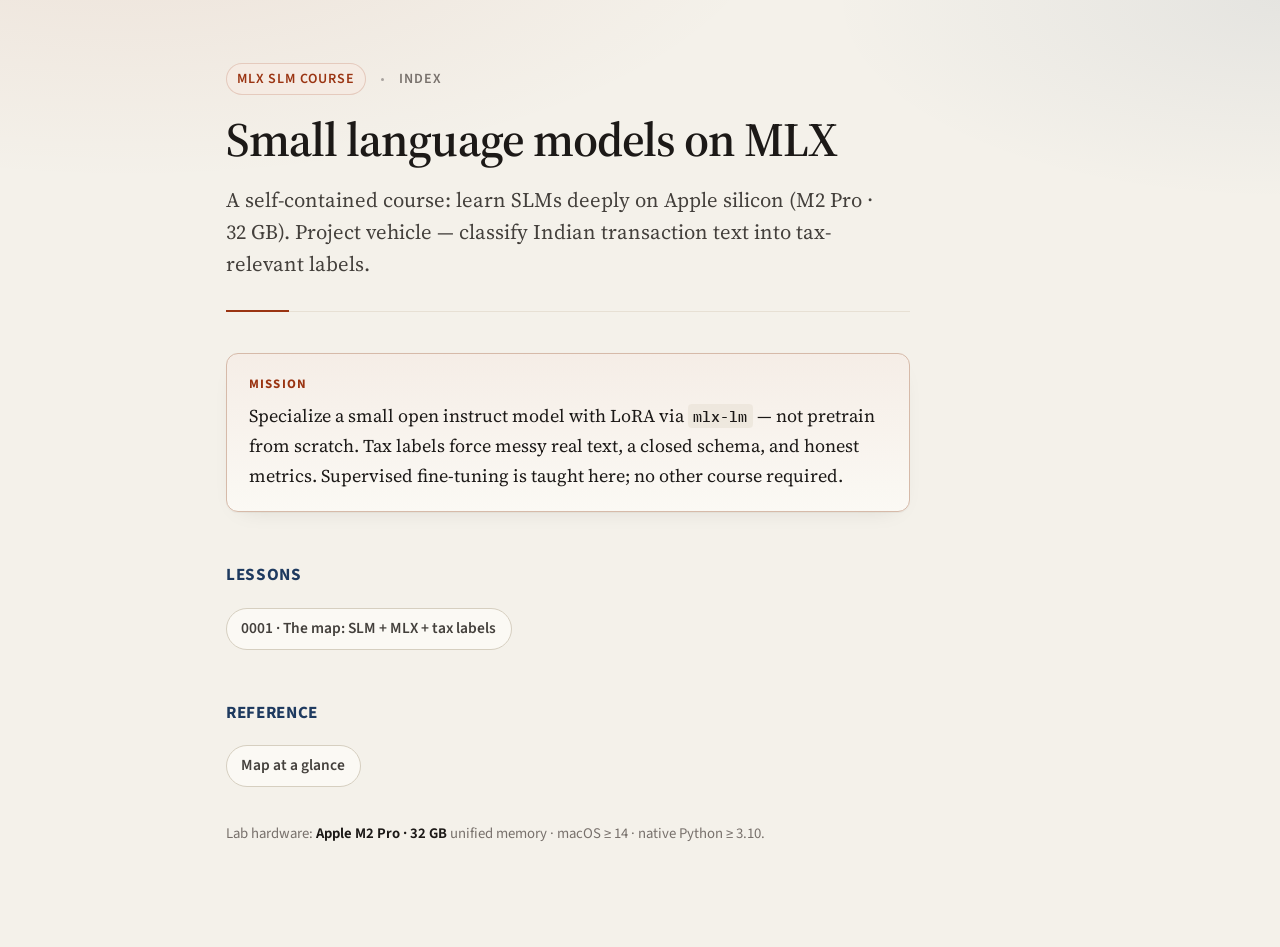
==== index.html @ 742c5de8 "Initial course: independent MLX SLM path on M2 Pro 32GB - Mission, resources, lesson 0001 (map), ref" ====
<!DOCTYPE html>
<html lang="en">
<head>
  <meta charset="utf-8" />
  <meta name="viewport" content="width=device-width, initial-scale=1" />
  <meta name="color-scheme" content="light dark" />
  <title>MLX SLM Course</title>
  <link rel="stylesheet" href="assets/lesson.css" />
</head>
<body>
  <div class="page">
    <div class="page-inner">
      <header class="course-header">
        <div class="meta-row"><span class="badge">MLX SLM Course</span><span class="dot"></span><span>Index</span></div>
        <h1>Small language models on MLX</h1>
        <p class="lede">
          A self-contained course: learn SLMs deeply on Apple silicon (M2 Pro · 32&nbsp;GB).
          Project vehicle — classify Indian transaction text into tax-relevant labels.
        </p>
      </header>

      <div class="win">
        <div class="label">Mission</div>
        <p>
          Specialize a small open instruct model with LoRA via <code>mlx-lm</code> — not pretrain from scratch.
          Tax labels force messy real text, a closed schema, and honest metrics.
          Supervised fine-tuning is taught here; no other course required.
        </p>
      </div>

      <h2>Lessons</h2>
      <div class="nav-links">
        <a href="lessons/0001-the-map-slm-mlx-tax-labels.html">0001 · The map: SLM + MLX + tax labels</a>
      </div>

      <h2>Reference</h2>
      <div class="nav-links">
        <a href="reference/mlx-slm-map.html">Map at a glance</a>
      </div>

      <p class="cite" style="margin-top:2rem">
        Lab hardware: <strong>Apple M2 Pro · 32&nbsp;GB</strong> unified memory · macOS ≥ 14 · native Python ≥ 3.10.
      </p>
    </div>
  </div>
</body>
</html>
---- assets/lesson.css ----
/* SFT Course — shared editorial system
   Surface: Decide / Learn (teaching notes)
   Hierarchy via type & rhythm, not decoration */

@import url("https://fonts.googleapis.com/css2?family=IBM+Plex+Mono:wght@400;500&family=Source+Sans+3:ital,wght@0,400;0,500;0,600;0,700;1,400&family=Source+Serif+4:ital,opsz,wght@0,8..60,400;0,8..60,500;0,8..60,600;0,8..60,700;1,8..60,400;1,8..60,500&display=swap");

:root {
  --bg: #f4f1ea;
  --bg-elevated: #fbf9f4;
  --ink: #1c1917;
  --ink-soft: #44403c;
  --muted: #78716c;
  --faint: #a8a29e;
  --rule: #e7e0d4;
  --rule-strong: #d6cfc0;
  --accent: #9a3412;          /* burnt umber — deliberate, not indigo */
  --accent-2: #1e3a5f;        /* ink blue for secondary structure */
  --accent-soft: #f5ebe3;
  --accent-ring: color-mix(in srgb, var(--accent) 22%, transparent);
  --good: #166534;
  --good-bg: #ecf8ef;
  --good-border: #b7e0c2;
  --bad: #991b1b;
  --bad-bg: #fef2f2;
  --bad-border: #f0c4c4;
  --code-bg: #1c1917;
  --code-ink: #f5f5f4;
  --code-muted: #a8a29e;
  --shadow-sm: 0 1px 0 rgba(28, 25, 23, 0.04), 0 8px 24px -16px rgba(28, 25, 23, 0.18);
  --radius: 12px;
  --radius-sm: 8px;
  --measure: 38rem;
  --page-pad: clamp(1.25rem, 4vw, 2.5rem);
  --serif: "Source Serif 4", "Iowan Old Style", Palatino, Georgia, serif;
  --sans: "Source Sans 3", "Segoe UI", system-ui, sans-serif;
  --mono: "IBM Plex Mono", ui-monospace, Menlo, Consolas, monospace;
}

@media (prefers-color-scheme: dark) {
  :root {
    --bg: #141210;
    --bg-elevated: #1c1917;
    --ink: #f5f5f4;
    --ink-soft: #d6d3d1;
    --muted: #a8a29e;
    --faint: #78716c;
    --rule: #2a2622;
    --rule-strong: #3f3a34;
    --accent: #fb923c;
    --accent-2: #93c5fd;
    --accent-soft: #2a1c12;
    --accent-ring: color-mix(in srgb, var(--accent) 28%, transparent);
    --good: #86efac;
    --good-bg: #14261a;
    --good-border: #245c38;
    --bad: #fca5a5;
    --bad-bg: #2a1414;
    --bad-border: #7f1d1d;
    --code-bg: #0c0a09;
    --code-ink: #e7e5e4;
    --code-muted: #a8a29e;
    --shadow-sm: 0 1px 0 rgba(0, 0, 0, 0.35), 0 12px 32px -18px rgba(0, 0, 0, 0.65);
  }
}

*,
*::before,
*::after { box-sizing: border-box; }

html {
  font-size: 18px;
  -webkit-text-size-adjust: 100%;
  scroll-behavior: smooth;
}

body {
  margin: 0;
  min-height: 100vh;
  color: var(--ink);
  background:
    radial-gradient(1200px 500px at 10% -10%, color-mix(in srgb, var(--accent) 8%, transparent), transparent 55%),
    radial-gradient(900px 400px at 100% 0%, color-mix(in srgb, var(--accent-2) 7%, transparent), transparent 50%),
    var(--bg);
  font-family: var(--serif);
  font-optical-sizing: auto;
  line-height: 1.65;
  text-rendering: optimizeLegibility;
  -webkit-font-smoothing: antialiased;
}

/* —— Layout —— */
.page {
  width: min(100% - 2 * var(--page-pad), calc(var(--measure) + 8rem));
  margin: 0 auto;
  padding: clamp(2rem, 5vw, 3.5rem) 0 clamp(4rem, 8vw, 6rem);
}

.page-inner {
  max-width: var(--measure);
}

/* wide pages (reference) can opt in */
.page.wide .page-inner {
  max-width: 48rem;
}

/* —— Header —— */
.course-header {
  position: relative;
  margin-bottom: 2.25rem;
  padding-bottom: 1.75rem;
  border-bottom: 1px solid var(--rule);
}

.course-header::after {
  content: "";
  position: absolute;
  left: 0;
  bottom: -1px;
  width: 3.5rem;
  height: 2px;
  background: var(--accent);
}

.meta-row {
  display: flex;
  flex-wrap: wrap;
  align-items: center;
  gap: 0.5rem 0.85rem;
  margin: 0 0 1rem;
  font-family: var(--sans);
  font-size: 0.78rem;
  font-weight: 600;
  letter-spacing: 0.06em;
  text-transform: uppercase;
  color: var(--muted);
}

.meta-row .dot {
  width: 3px;
  height: 3px;
  border-radius: 50%;
  background: var(--faint);
}

.badge {
  display: inline-flex;
  align-items: center;
  gap: 0.35rem;
  padding: 0.2rem 0.55rem;
  border-radius: 999px;
  background: var(--accent-soft);
  color: var(--accent);
  border: 1px solid color-mix(in srgb, var(--accent) 18%, transparent);
}

.eyebrow {
  margin: 0;
  font-family: var(--sans);
  font-size: 0.78rem;
  font-weight: 600;
  letter-spacing: 0.08em;
  text-transform: uppercase;
  color: var(--muted);
}

h1 {
  margin: 0 0 0.85rem;
  font-family: var(--serif);
  font-weight: 600;
  font-size: clamp(2rem, 4.5vw, 2.65rem);
  line-height: 1.15;
  letter-spacing: -0.02em;
  color: var(--ink);
  text-wrap: pretty;
}

.lede {
  margin: 0;
  max-width: 36rem;
  font-family: var(--serif);
  font-size: 1.15rem;
  font-weight: 400;
  line-height: 1.55;
  color: var(--ink-soft);
  text-wrap: pretty;
}

/* —— Type —— */
h2 {
  margin: 2.75rem 0 0.85rem;
  font-family: var(--sans);
  font-size: 0.95rem;
  font-weight: 700;
  letter-spacing: 0.04em;
  text-transform: uppercase;
  color: var(--accent-2);
}

h2 .num {
  display: inline-block;
  margin-right: 0.45rem;
  color: var(--accent);
  font-variant-numeric: tabular-nums;
}

h3 {
  margin: 1.75rem 0 0.5rem;
  font-family: var(--sans);
  font-size: 1.05rem;
  font-weight: 650;
  letter-spacing: -0.01em;
  color: var(--ink);
}

p {
  margin: 0.8rem 0;
  text-wrap: pretty;
}

p + p { margin-top: 0.7rem; }

ul, ol {
  margin: 0.75rem 0 1rem;
  padding-left: 1.2rem;
}

li { margin: 0.4rem 0; }
li::marker { color: var(--faint); }

strong { font-weight: 650; color: var(--ink); }

a {
  color: var(--accent);
  text-decoration-thickness: 1px;
  text-underline-offset: 0.18em;
  text-decoration-color: color-mix(in srgb, var(--accent) 45%, transparent);
  transition: text-decoration-color 0.15s ease, color 0.15s ease;
}

a:hover {
  color: var(--ink);
  text-decoration-color: var(--accent);
}

a:focus-visible {
  outline: 2px solid var(--accent);
  outline-offset: 3px;
  border-radius: 2px;
}

/* —— Callouts (no left-rail accent strip) —— */
.win,
.callout,
.card {
  margin: 1.4rem 0;
  padding: 1.1rem 1.2rem 1.15rem;
  background: var(--bg-elevated);
  border: 1px solid var(--rule);
  border-radius: var(--radius);
  box-shadow: var(--shadow-sm);
}

.win {
  display: grid;
  gap: 0.35rem;
  background:
    linear-gradient(180deg, color-mix(in srgb, var(--accent) 6%, var(--bg-elevated)), var(--bg-elevated));
  border-color: color-mix(in srgb, var(--accent) 22%, var(--rule));
}

.win .label,
.callout .label {
  font-family: var(--sans);
  font-size: 0.72rem;
  font-weight: 700;
  letter-spacing: 0.1em;
  text-transform: uppercase;
  color: var(--accent);
}

.win p,
.callout p,
.card p { margin: 0; }

.callout.accent {
  background: color-mix(in srgb, var(--accent-soft) 70%, var(--bg-elevated));
  border-color: color-mix(in srgb, var(--accent) 20%, var(--rule));
}

.callout.warn {
  background: color-mix(in srgb, #fef3c7 55%, var(--bg-elevated));
  border-color: color-mix(in srgb, #d97706 25%, var(--rule));
}

.callout.good {
  background: var(--good-bg);
  border-color: var(--good-border);
}

.callout.warn .label { color: #b45309; }
.callout.good .label { color: var(--good); }

@media (prefers-color-scheme: dark) {
  .callout.warn {
    background: #241c10;
    border-color: #5c4518;
  }
  .callout.warn .label { color: #fbbf24; }
}

/* legacy class aliases used in pages */
.card.accent { composes: none; }
.card.accent,
.card.warn,
.card.good {
  /* keep working if pages still use .card.* */
}

.card.accent {
  background: color-mix(in srgb, var(--accent-soft) 70%, var(--bg-elevated));
  border-color: color-mix(in srgb, var(--accent) 20%, var(--rule));
}
.card.warn {
  background: color-mix(in srgb, #fef3c7 55%, var(--bg-elevated));
  border-color: color-mix(in srgb, #d97706 25%, var(--rule));
}
.card.good {
  background: var(--good-bg);
  border-color: var(--good-border);
}

/* —— Pipeline (timeline, not equal tiles) —— */
.pipeline {
  --rail: 1.5rem;
  position: relative;
  margin: 1.35rem 0 1.5rem;
  padding: 0;
  list-style: none;
  font-family: var(--sans);
}

.pipeline::before {
  content: "";
  position: absolute;
  left: calc(var(--rail) / 2 - 1px);
  top: 0.6rem;
  bottom: 0.6rem;
  width: 2px;
  background: linear-gradient(180deg, var(--rule-strong), var(--rule));
  border-radius: 2px;
}

.pipeline .step {
  position: relative;
  display: grid;
  grid-template-columns: var(--rail) 1fr;
  gap: 0.85rem;
  padding: 0.55rem 0 0.9rem;
  background: transparent;
  border: 0;
  box-shadow: none;
}

.pipeline .step .n {
  position: relative;
  z-index: 1;
  width: var(--rail);
  height: var(--rail);
  display: grid;
  place-items: center;
  border-radius: 999px;
  font-size: 0.72rem;
  font-weight: 700;
  color: var(--muted);
  background: var(--bg);
  border: 1.5px solid var(--rule-strong);
  font-variant-numeric: tabular-nums;
}

.pipeline .step.highlight .n {
  color: #fff;
  background: var(--accent);
  border-color: var(--accent);
  box-shadow: 0 0 0 4px var(--accent-ring);
}

.pipeline .body {
  min-width: 0;
  padding: 0.15rem 0 0.15rem 0.15rem;
}

.pipeline .label {
  font-weight: 700;
  font-size: 0.98rem;
  letter-spacing: -0.01em;
  color: var(--ink);
}

.pipeline .step.highlight .label { color: var(--accent); }

.pipeline .hint {
  margin-top: 0.2rem;
  font-size: 0.9rem;
  line-height: 1.45;
  color: var(--muted);
}

.pipeline .step.highlight .body {
  padding: 0.7rem 0.85rem;
  background: var(--bg-elevated);
  border: 1px solid color-mix(in srgb, var(--accent) 25%, var(--rule));
  border-radius: var(--radius-sm);
  box-shadow: var(--shadow-sm);
}

/* —— Code —— */
code, .mono {
  font-family: var(--mono);
  font-size: 0.86em;
  font-weight: 500;
  background: color-mix(in srgb, var(--rule) 55%, transparent);
  padding: 0.12em 0.38em;
  border-radius: 4px;
}

pre {
  position: relative;
  margin: 1.1rem 0 1.3rem;
  padding: 1.05rem 1.15rem;
  overflow-x: auto;
  border-radius: var(--radius);
  background: var(--code-bg);
  color: var(--code-ink);
  box-shadow: var(--shadow-sm);
  font-family: var(--mono);
  font-size: 0.8rem;
  line-height: 1.55;
  -webkit-overflow-scrolling: touch;
}

pre code {
  background: transparent;
  color: inherit;
  padding: 0;
  font-weight: 400;
  font-size: inherit;
}

/* —— Tables —— */
.table-wrap {
  margin: 1.15rem 0 1.4rem;
  overflow-x: auto;
  border: 1px solid var(--rule);
  border-radius: var(--radius);
  background: var(--bg-elevated);
  box-shadow: var(--shadow-sm);
}

table {
  width: 100%;
  border-collapse: collapse;
  font-family: var(--sans);
  font-size: 0.9rem;
  margin: 0;
}

th, td {
  text-align: left;
  padding: 0.75rem 0.95rem;
  border-bottom: 1px solid var(--rule);
  vertical-align: top;
}

tr:last-child td { border-bottom: 0; }

th {
  font-size: 0.72rem;
  font-weight: 700;
  letter-spacing: 0.06em;
  text-transform: uppercase;
  color: var(--muted);
  background: color-mix(in srgb, var(--rule) 35%, transparent);
}

td { color: var(--ink-soft); }
td strong { color: var(--ink); }

/* —— Compare panels —— */
.grid-2 {
  display: grid;
  gap: 0.85rem;
  margin: 1.15rem 0;
}

@media (min-width: 640px) {
  .grid-2 { grid-template-columns: 1fr 1fr; }
}

.panel {
  padding: 1rem 1.05rem 1.1rem;
  border-radius: var(--radius);
  border: 1px solid var(--rule);
  background: var(--bg-elevated);
}

.panel h3 {
  margin: 0 0 0.55rem;
  font-size: 0.78rem;
  font-weight: 700;
  letter-spacing: 0.08em;
  text-transform: uppercase;
}

.panel.yes {
  border-color: var(--good-border);
  background: var(--good-bg);
}
.panel.yes h3 { color: var(--good); }

.panel.no {
  border-color: color-mix(in srgb, #d97706 30%, var(--rule));
  background: color-mix(in srgb, #fef3c7 45%, var(--bg-elevated));
}
.panel.no h3 { color: #b45309; }

@media (prefers-color-scheme: dark) {
  .panel.no {
    background: #241c10;
    border-color: #5c4518;
  }
  .panel.no h3 { color: #fbbf24; }
}

.panel ul { margin: 0; padding-left: 1.05rem; }
.panel li { margin: 0.35rem 0; font-size: 0.92rem; color: var(--ink-soft); }

/* —— Glossary / terms —— */
.term {
  margin: 1rem 0;
  padding-bottom: 0.9rem;
  border-bottom: 1px dashed var(--rule);
}
.term:last-child { border-bottom: 0; }

.term dt {
  font-family: var(--sans);
  font-weight: 700;
  font-size: 1rem;
  letter-spacing: -0.01em;
  color: var(--ink);
}

.term dd {
  margin: 0.25rem 0 0;
  color: var(--ink-soft);
}

.avoid {
  margin-top: 0.3rem;
  font-family: var(--sans);
  font-size: 0.8rem;
  color: var(--muted);
}

/* —— Citations —— */
.cite {
  margin: 0.55rem 0 0;
  font-family: var(--sans);
  font-size: 0.82rem;
  line-height: 1.45;
  color: var(--muted);
}

/* —— Quiz —— */
.quiz {
  margin: 1.35rem 0 1.6rem;
  padding: 1.15rem 1.15rem 1.2rem;
  border-radius: var(--radius);
  border: 1px solid var(--rule);
  background: var(--bg-elevated);
  box-shadow: var(--shadow-sm);
}

.quiz-q {
  margin: 0 0 0.85rem;
  font-family: var(--sans);
  font-weight: 650;
  font-size: 1rem;
  letter-spacing: -0.01em;
  line-height: 1.4;
  color: var(--ink);
}

.quiz-options {
  display: grid;
  gap: 0.5rem;
}

.quiz-options button {
  appearance: none;
  width: 100%;
  min-height: 48px;
  padding: 0.75rem 0.95rem;
  text-align: left;
  font-family: var(--sans);
  font-size: 0.94rem;
  line-height: 1.4;
  color: var(--ink);
  background: var(--bg);
  border: 1px solid var(--rule-strong);
  border-radius: var(--radius-sm);
  cursor: pointer;
  transition: background 0.12s ease, border-color 0.12s ease, transform 0.08s ease;
}

.quiz-options button:hover:not(:disabled) {
  border-color: color-mix(in srgb, var(--accent) 45%, var(--rule-strong));
  background: color-mix(in srgb, var(--accent-soft) 55%, var(--bg));
}

.quiz-options button:active:not(:disabled) {
  transform: translateY(1px);
}

.quiz-options button:focus-visible {
  outline: 2px solid var(--accent);
  outline-offset: 2px;
}

.quiz-options button:disabled { cursor: default; }

.quiz-options button.correct {
  background: var(--good-bg);
  border-color: var(--good);
  color: var(--good);
  font-weight: 600;
}

.quiz-options button.wrong {
  background: var(--bad-bg);
  border-color: var(--bad);
  color: var(--bad);
}

.quiz-feedback {
  margin-top: 0.85rem;
  font-family: var(--sans);
  font-size: 0.9rem;
  line-height: 1.45;
  min-height: 1.3em;
}

.quiz-feedback.ok { color: var(--good); }
.quiz-feedback.no { color: var(--bad); }

/* —— Footer / nav —— */
.course-footer {
  margin-top: 3.25rem;
  padding-top: 1.35rem;
  border-top: 1px solid var(--rule);
  font-family: var(--sans);
  font-size: 0.85rem;
  color: var(--muted);
}

.nav-links {
  display: flex;
  flex-wrap: wrap;
  gap: 0.55rem 0.65rem;
  margin: 1rem 0 0.5rem;
}

.nav-links a {
  display: inline-flex;
  align-items: center;
  min-height: 40px;
  padding: 0.4rem 0.8rem;
  border-radius: 999px;
  border: 1px solid var(--rule-strong);
  background: var(--bg-elevated);
  color: var(--ink-soft);
  text-decoration: none;
  font-family: var(--sans);
  font-size: 0.86rem;
  font-weight: 600;
  transition: border-color 0.12s ease, background 0.12s ease, color 0.12s ease;
}

.nav-links a:hover {
  border-color: color-mix(in srgb, var(--accent) 40%, var(--rule-strong));
  color: var(--accent);
  background: color-mix(in srgb, var(--accent-soft) 50%, var(--bg-elevated));
}

/* —— Teacher prompt —— */
.teacher {
  margin-top: 2rem;
  padding: 1.15rem 1.2rem;
  border-radius: var(--radius);
  border: 1px dashed color-mix(in srgb, var(--accent) 35%, var(--rule));
  background: color-mix(in srgb, var(--accent-soft) 45%, var(--bg));
}

.teacher .label {
  font-family: var(--sans);
  font-size: 0.72rem;
  font-weight: 700;
  letter-spacing: 0.1em;
  text-transform: uppercase;
  color: var(--accent);
  margin-bottom: 0.35rem;
}

.teacher p { margin: 0; color: var(--ink-soft); }

/* —— Ordered steps —— */
.steps {
  margin: 1rem 0 1.25rem;
  padding: 0;
  list-style: none;
  counter-reset: step;
  font-family: var(--sans);
}

.steps li {
  position: relative;
  margin: 0;
  padding: 0.7rem 0 0.7rem 2.4rem;
  border-bottom: 1px solid var(--rule);
  color: var(--ink-soft);
}

.steps li:last-child { border-bottom: 0; }

.steps li::before {
  counter-increment: step;
  content: counter(step);
  position: absolute;
  left: 0;
  top: 0.7rem;
  width: 1.65rem;
  height: 1.65rem;
  display: grid;
  place-items: center;
  border-radius: 999px;
  font-size: 0.75rem;
  font-weight: 700;
  color: var(--accent);
  background: var(--accent-soft);
  border: 1px solid color-mix(in srgb, var(--accent) 20%, transparent);
}

.steps li strong { color: var(--ink); }

/* —— Print —— */
@media print {
  html { font-size: 12pt; }
  body {
    background: white;
    color: black;
  }
  .page { width: 100%; padding: 0; }
  .win, .callout, .card, .quiz, .panel, .table-wrap, pre {
    box-shadow: none;
    break-inside: avoid;
  }
  .quiz-options button { border: 1px solid #999; }
  a { color: inherit; text-decoration: underline; }
  .nav-links a {
    border: 0;
    padding: 0;
    background: none;
    text-decoration: underline;
  }
  .course-header::after { background: black; }
}

@media (prefers-reduced-motion: reduce) {
  html { scroll-behavior: auto; }
  .quiz-options button { transition: none; }
}
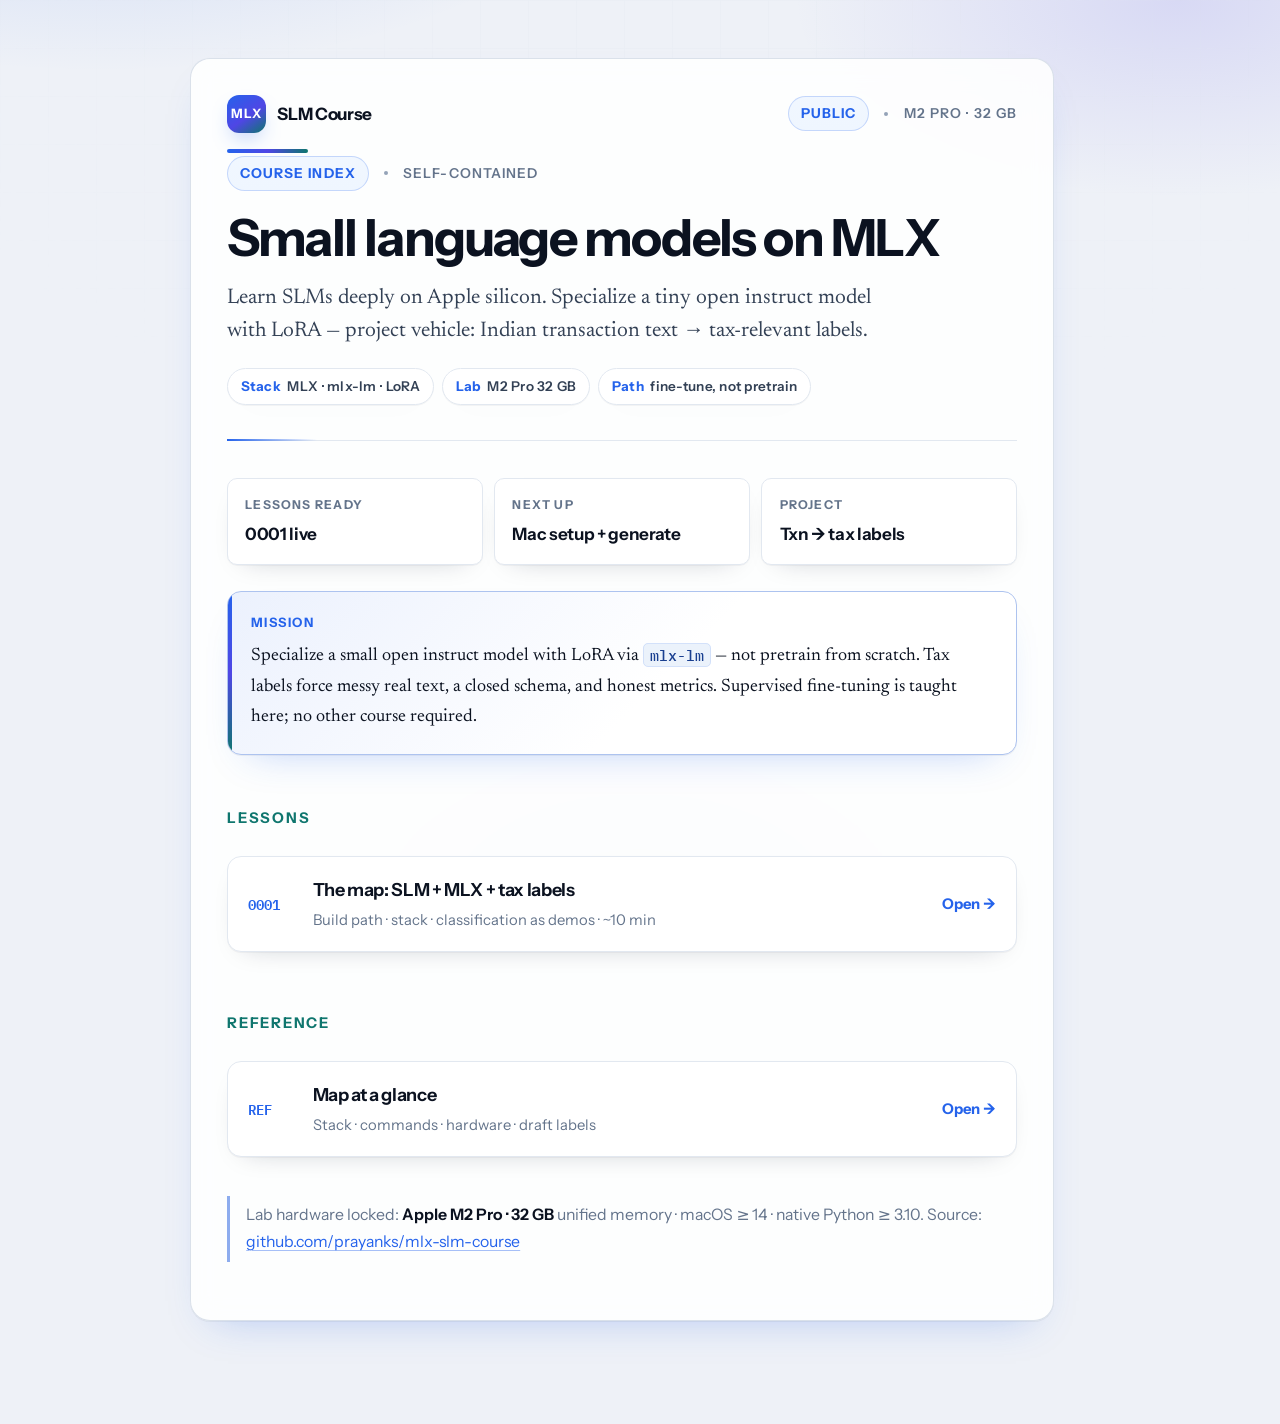
==== commit 2a4c7375: "Redesign course UI: Silicon Lab visual system Distinct MLX identity — Instrument Sans/Newsreader, el" ====
--- a/index.html
+++ b/index.html
@@ -5,19 +5,56 @@
   <meta name="viewport" content="width=device-width, initial-scale=1" />
   <meta name="color-scheme" content="light dark" />
   <title>MLX SLM Course</title>
+  <meta name="description" content="Self-contained course: small language models on Apple silicon with MLX. Project: classify Indian transaction text into tax-relevant labels." />
   <link rel="stylesheet" href="assets/lesson.css" />
 </head>
 <body>
-  <div class="page">
+  <div class="page shell">
     <div class="page-inner">
+      <div class="brand-row">
+        <a class="brand-mark" href="index.html">
+          <span class="logo" aria-hidden="true">MLX</span>
+          <span>SLM Course</span>
+        </a>
+        <div class="meta-row" style="margin:0">
+          <span class="badge">Public</span>
+          <span class="dot"></span>
+          <span>M2 Pro · 32 GB</span>
+        </div>
+      </div>
+
       <header class="course-header">
-        <div class="meta-row"><span class="badge">MLX SLM Course</span><span class="dot"></span><span>Index</span></div>
+        <div class="meta-row">
+          <span class="badge">Course index</span>
+          <span class="dot" aria-hidden="true"></span>
+          <span>Self-contained</span>
+        </div>
         <h1>Small language models on MLX</h1>
         <p class="lede">
-          A self-contained course: learn SLMs deeply on Apple silicon (M2 Pro · 32&nbsp;GB).
-          Project vehicle — classify Indian transaction text into tax-relevant labels.
+          Learn SLMs deeply on Apple silicon. Specialize a tiny open instruct model with LoRA —
+          project vehicle: Indian transaction text → tax-relevant labels.
         </p>
+        <div class="chip-row">
+          <span class="chip"><strong>Stack</strong>&nbsp; MLX · mlx-lm · LoRA</span>
+          <span class="chip"><strong>Lab</strong>&nbsp; M2 Pro 32 GB</span>
+          <span class="chip"><strong>Path</strong>&nbsp; fine-tune, not pretrain</span>
+        </div>
       </header>
+
+      <div class="stat-grid">
+        <div class="stat">
+          <div class="k">Lessons ready</div>
+          <div class="v">0001 live</div>
+        </div>
+        <div class="stat">
+          <div class="k">Next up</div>
+          <div class="v">Mac setup + generate</div>
+        </div>
+        <div class="stat">
+          <div class="k">Project</div>
+          <div class="v">Txn → tax labels</div>
+        </div>
+      </div>
 
       <div class="win">
         <div class="label">Mission</div>
@@ -29,17 +66,36 @@
       </div>
 
       <h2>Lessons</h2>
-      <div class="nav-links">
-        <a href="lessons/0001-the-map-slm-mlx-tax-labels.html">0001 · The map: SLM + MLX + tax labels</a>
-      </div>
+      <ul class="lesson-list">
+        <li>
+          <a class="lesson-card" href="lessons/0001-the-map-slm-mlx-tax-labels.html">
+            <span class="n">0001</span>
+            <span>
+              <div class="title">The map: SLM + MLX + tax labels</div>
+              <div class="meta">Build path · stack · classification as demos · ~10 min</div>
+            </span>
+            <span class="go">Open →</span>
+          </a>
+        </li>
+      </ul>
 
       <h2>Reference</h2>
-      <div class="nav-links">
-        <a href="reference/mlx-slm-map.html">Map at a glance</a>
-      </div>
+      <ul class="lesson-list">
+        <li>
+          <a class="lesson-card" href="reference/mlx-slm-map.html">
+            <span class="n">REF</span>
+            <span>
+              <div class="title">Map at a glance</div>
+              <div class="meta">Stack · commands · hardware · draft labels</div>
+            </span>
+            <span class="go">Open →</span>
+          </a>
+        </li>
+      </ul>
 
-      <p class="cite" style="margin-top:2rem">
-        Lab hardware: <strong>Apple M2 Pro · 32&nbsp;GB</strong> unified memory · macOS ≥ 14 · native Python ≥ 3.10.
+      <p class="cite">
+        Lab hardware locked: <strong>Apple M2 Pro · 32&nbsp;GB</strong> unified memory · macOS ≥ 14 · native Python ≥ 3.10.
+        Source: <a href="https://github.com/prayanks/mlx-slm-course">github.com/prayanks/mlx-slm-course</a>
       </p>
     </div>
   </div>
--- a/assets/lesson.css
+++ b/assets/lesson.css
@@ -1,65 +1,101 @@
-/* SFT Course — shared editorial system
-   Surface: Decide / Learn (teaching notes)
-   Hierarchy via type & rhythm, not decoration */
-
-@import url("https://fonts.googleapis.com/css2?family=IBM+Plex+Mono:wght@400;500&family=Source+Sans+3:ital,wght@0,400;0,500;0,600;0,700;1,400&family=Source+Serif+4:ital,opsz,wght@0,8..60,400;0,8..60,500;0,8..60,600;0,8..60,700;1,8..60,400;1,8..60,500&display=swap");
+/* MLX SLM Course — Silicon Lab design system
+   Precise, cool technical editorial. Hierarchy via type + light structure.
+   Compatible with existing lesson/reference HTML class names. */
+
+@import url("https://fonts.googleapis.com/css2?family=IBM+Plex+Mono:wght@400;500;600&family=Instrument+Sans:ital,wght@0,400;0,500;0,600;0,700;1,400&family=Newsreader:ital,opsz,wght@0,6..72,400;0,6..72,500;0,6..72,600;0,6..72,700;1,6..72,400;1,6..72,500&display=swap");
 
 :root {
-  --bg: #f4f1ea;
-  --bg-elevated: #fbf9f4;
-  --ink: #1c1917;
-  --ink-soft: #44403c;
-  --muted: #78716c;
-  --faint: #a8a29e;
-  --rule: #e7e0d4;
-  --rule-strong: #d6cfc0;
-  --accent: #9a3412;          /* burnt umber — deliberate, not indigo */
-  --accent-2: #1e3a5f;        /* ink blue for secondary structure */
-  --accent-soft: #f5ebe3;
+  /* Cool paper + deep slate ink */
+  --bg: #eef1f7;
+  --bg-elevated: #ffffff;
+  --ink: #0b1220;
+  --ink-soft: #334155;
+  --muted: #64748b;
+  --faint: #94a3b8;
+  --rule: #e2e8f0;
+  --rule-strong: #cbd5e1;
+
+  /* Electric blue + violet secondary (MLX / silicon) */
+  --accent: #2563eb;
+  --accent-hot: #4f46e5;
+  --accent-2: #0f766e;
+  --accent-soft: #eff6ff;
   --accent-ring: color-mix(in srgb, var(--accent) 22%, transparent);
-  --good: #166534;
-  --good-bg: #ecf8ef;
-  --good-border: #b7e0c2;
-  --bad: #991b1b;
+  --glow: color-mix(in srgb, var(--accent) 14%, transparent);
+
+  --good: #047857;
+  --good-bg: #ecfdf5;
+  --good-border: #a7f3d0;
+  --bad: #b91c1c;
   --bad-bg: #fef2f2;
-  --bad-border: #f0c4c4;
-  --code-bg: #1c1917;
-  --code-ink: #f5f5f4;
-  --code-muted: #a8a29e;
-  --shadow-sm: 0 1px 0 rgba(28, 25, 23, 0.04), 0 8px 24px -16px rgba(28, 25, 23, 0.18);
-  --radius: 12px;
-  --radius-sm: 8px;
-  --measure: 38rem;
-  --page-pad: clamp(1.25rem, 4vw, 2.5rem);
-  --serif: "Source Serif 4", "Iowan Old Style", Palatino, Georgia, serif;
-  --sans: "Source Sans 3", "Segoe UI", system-ui, sans-serif;
+  --bad-border: #fecaca;
+  --warn: #b45309;
+  --warn-bg: #fffbeb;
+  --warn-border: #fde68a;
+
+  --code-bg: #0b1220;
+  --code-ink: #e2e8f0;
+  --code-muted: #94a3b8;
+  --code-accent: #7dd3fc;
+
+  --shadow-sm:
+    0 1px 0 rgba(15, 23, 42, 0.04),
+    0 10px 28px -18px rgba(15, 23, 42, 0.28);
+  --shadow-md:
+    0 1px 0 rgba(15, 23, 42, 0.05),
+    0 18px 40px -24px rgba(37, 99, 235, 0.35);
+
+  --radius: 14px;
+  --radius-sm: 10px;
+  --radius-pill: 999px;
+  --measure: 40rem;
+  --page-pad: clamp(1.25rem, 4vw, 2.75rem);
+
+  --serif: "Newsreader", "Iowan Old Style", Palatino, Georgia, serif;
+  --sans: "Instrument Sans", "Segoe UI", system-ui, sans-serif;
   --mono: "IBM Plex Mono", ui-monospace, Menlo, Consolas, monospace;
+
+  --header-grad:
+    radial-gradient(900px 420px at 8% -20%, color-mix(in srgb, var(--accent) 18%, transparent), transparent 60%),
+    radial-gradient(700px 360px at 92% 0%, color-mix(in srgb, var(--accent-hot) 14%, transparent), transparent 55%),
+    radial-gradient(500px 280px at 50% 100%, color-mix(in srgb, var(--accent-2) 8%, transparent), transparent 60%);
 }
 
 @media (prefers-color-scheme: dark) {
   :root {
-    --bg: #141210;
-    --bg-elevated: #1c1917;
-    --ink: #f5f5f4;
-    --ink-soft: #d6d3d1;
-    --muted: #a8a29e;
-    --faint: #78716c;
-    --rule: #2a2622;
-    --rule-strong: #3f3a34;
-    --accent: #fb923c;
-    --accent-2: #93c5fd;
-    --accent-soft: #2a1c12;
-    --accent-ring: color-mix(in srgb, var(--accent) 28%, transparent);
-    --good: #86efac;
-    --good-bg: #14261a;
-    --good-border: #245c38;
+    --bg: #070b14;
+    --bg-elevated: #0f1628;
+    --ink: #f1f5f9;
+    --ink-soft: #cbd5e1;
+    --muted: #94a3b8;
+    --faint: #64748b;
+    --rule: #1e293b;
+    --rule-strong: #334155;
+    --accent: #60a5fa;
+    --accent-hot: #a78bfa;
+    --accent-2: #2dd4bf;
+    --accent-soft: #12203a;
+    --accent-ring: color-mix(in srgb, var(--accent) 30%, transparent);
+    --glow: color-mix(in srgb, var(--accent) 18%, transparent);
+    --good: #6ee7b7;
+    --good-bg: #052e1c;
+    --good-border: #065f46;
     --bad: #fca5a5;
-    --bad-bg: #2a1414;
+    --bad-bg: #2a1212;
     --bad-border: #7f1d1d;
-    --code-bg: #0c0a09;
-    --code-ink: #e7e5e4;
-    --code-muted: #a8a29e;
-    --shadow-sm: 0 1px 0 rgba(0, 0, 0, 0.35), 0 12px 32px -18px rgba(0, 0, 0, 0.65);
+    --warn: #fbbf24;
+    --warn-bg: #271c08;
+    --warn-border: #78350f;
+    --code-bg: #05080f;
+    --code-ink: #e2e8f0;
+    --code-muted: #94a3b8;
+    --code-accent: #7dd3fc;
+    --shadow-sm:
+      0 1px 0 rgba(0, 0, 0, 0.35),
+      0 14px 36px -20px rgba(0, 0, 0, 0.75);
+    --shadow-md:
+      0 1px 0 rgba(255, 255, 255, 0.03),
+      0 22px 50px -24px rgba(37, 99, 235, 0.45);
   }
 }
 
@@ -78,38 +114,80 @@
   min-height: 100vh;
   color: var(--ink);
   background:
-    radial-gradient(1200px 500px at 10% -10%, color-mix(in srgb, var(--accent) 8%, transparent), transparent 55%),
-    radial-gradient(900px 400px at 100% 0%, color-mix(in srgb, var(--accent-2) 7%, transparent), transparent 50%),
+    var(--header-grad),
     var(--bg);
+  background-attachment: fixed;
   font-family: var(--serif);
   font-optical-sizing: auto;
-  line-height: 1.65;
+  line-height: 1.68;
   text-rendering: optimizeLegibility;
   -webkit-font-smoothing: antialiased;
 }
 
+/* subtle grid noise */
+body::before {
+  content: "";
+  position: fixed;
+  inset: 0;
+  pointer-events: none;
+  z-index: 0;
+  opacity: 0.35;
+  background-image:
+    linear-gradient(color-mix(in srgb, var(--rule) 55%, transparent) 1px, transparent 1px),
+    linear-gradient(90deg, color-mix(in srgb, var(--rule) 55%, transparent) 1px, transparent 1px);
+  background-size: 48px 48px;
+  mask-image: radial-gradient(ellipse 80% 70% at 50% 0%, #000 20%, transparent 75%);
+}
+
+@media (prefers-color-scheme: dark) {
+  body::before { opacity: 0.18; }
+}
+
 /* —— Layout —— */
 .page {
-  width: min(100% - 2 * var(--page-pad), calc(var(--measure) + 8rem));
+  position: relative;
+  z-index: 1;
+  width: min(100% - 2 * var(--page-pad), calc(var(--measure) + 10rem));
   margin: 0 auto;
-  padding: clamp(2rem, 5vw, 3.5rem) 0 clamp(4rem, 8vw, 6rem);
+  padding: clamp(1.75rem, 4.5vw, 3.25rem) 0 clamp(4rem, 8vw, 6rem);
 }
 
 .page-inner {
   max-width: var(--measure);
 }
 
-/* wide pages (reference) can opt in */
 .page.wide .page-inner {
+  max-width: 50rem;
+}
+
+/* glass shell for main column on landing */
+.page.shell .page-inner {
   max-width: 48rem;
+  padding: clamp(1.4rem, 3vw, 2rem);
+  background: color-mix(in srgb, var(--bg-elevated) 88%, transparent);
+  border: 1px solid color-mix(in srgb, var(--rule-strong) 70%, transparent);
+  border-radius: calc(var(--radius) + 6px);
+  box-shadow: var(--shadow-md);
+  backdrop-filter: blur(14px);
 }
 
 /* —— Header —— */
 .course-header {
   position: relative;
-  margin-bottom: 2.25rem;
-  padding-bottom: 1.75rem;
+  margin-bottom: 2.1rem;
+  padding-bottom: 1.65rem;
   border-bottom: 1px solid var(--rule);
+}
+
+.course-header::before {
+  content: "";
+  position: absolute;
+  left: 0;
+  top: -0.35rem;
+  width: 4.5rem;
+  height: 4px;
+  border-radius: 99px;
+  background: linear-gradient(90deg, var(--accent), var(--accent-hot), var(--accent-2));
 }
 
 .course-header::after {
@@ -117,9 +195,9 @@
   position: absolute;
   left: 0;
   bottom: -1px;
-  width: 3.5rem;
+  width: 5rem;
   height: 2px;
-  background: var(--accent);
+  background: linear-gradient(90deg, var(--accent), transparent);
 }
 
 .meta-row {
@@ -127,18 +205,18 @@
   flex-wrap: wrap;
   align-items: center;
   gap: 0.5rem 0.85rem;
-  margin: 0 0 1rem;
-  font-family: var(--sans);
-  font-size: 0.78rem;
+  margin: 0.65rem 0 1rem;
+  font-family: var(--sans);
+  font-size: 0.76rem;
   font-weight: 600;
-  letter-spacing: 0.06em;
+  letter-spacing: 0.08em;
   text-transform: uppercase;
   color: var(--muted);
 }
 
 .meta-row .dot {
-  width: 3px;
-  height: 3px;
+  width: 4px;
+  height: 4px;
   border-radius: 50%;
   background: var(--faint);
 }
@@ -147,11 +225,20 @@
   display: inline-flex;
   align-items: center;
   gap: 0.35rem;
-  padding: 0.2rem 0.55rem;
-  border-radius: 999px;
-  background: var(--accent-soft);
+  padding: 0.28rem 0.65rem;
+  border-radius: var(--radius-pill);
+  background: linear-gradient(180deg, color-mix(in srgb, var(--accent-soft) 90%, #fff), var(--accent-soft));
   color: var(--accent);
-  border: 1px solid color-mix(in srgb, var(--accent) 18%, transparent);
+  border: 1px solid color-mix(in srgb, var(--accent) 22%, transparent);
+  box-shadow: 0 1px 0 color-mix(in srgb, #fff 40%, transparent);
+  font-weight: 700;
+}
+
+@media (prefers-color-scheme: dark) {
+  .badge {
+    box-shadow: none;
+    background: var(--accent-soft);
+  }
 }
 
 .eyebrow {
@@ -159,27 +246,27 @@
   font-family: var(--sans);
   font-size: 0.78rem;
   font-weight: 600;
-  letter-spacing: 0.08em;
+  letter-spacing: 0.1em;
   text-transform: uppercase;
   color: var(--muted);
 }
 
 h1 {
-  margin: 0 0 0.85rem;
-  font-family: var(--serif);
-  font-weight: 600;
-  font-size: clamp(2rem, 4.5vw, 2.65rem);
-  line-height: 1.15;
-  letter-spacing: -0.02em;
+  margin: 0 0 0.9rem;
+  font-family: var(--sans);
+  font-weight: 700;
+  font-size: clamp(2.05rem, 5vw, 2.85rem);
+  line-height: 1.12;
+  letter-spacing: -0.035em;
   color: var(--ink);
   text-wrap: pretty;
 }
 
 .lede {
   margin: 0;
-  max-width: 36rem;
+  max-width: 38rem;
   font-family: var(--serif);
-  font-size: 1.15rem;
+  font-size: 1.18rem;
   font-weight: 400;
   line-height: 1.55;
   color: var(--ink-soft);
@@ -188,45 +275,58 @@
 
 /* —— Type —— */
 h2 {
-  margin: 2.75rem 0 0.85rem;
-  font-family: var(--sans);
-  font-size: 0.95rem;
-  font-weight: 700;
-  letter-spacing: 0.04em;
+  margin: 2.85rem 0 0.9rem;
+  font-family: var(--sans);
+  font-size: 0.82rem;
+  font-weight: 700;
+  letter-spacing: 0.12em;
   text-transform: uppercase;
   color: var(--accent-2);
+  display: flex;
+  align-items: baseline;
+  gap: 0.55rem;
 }
 
 h2 .num {
-  display: inline-block;
-  margin-right: 0.45rem;
-  color: var(--accent);
+  display: inline-grid;
+  place-items: center;
+  min-width: 1.85rem;
+  height: 1.85rem;
+  margin-right: 0.15rem;
+  padding: 0 0.35rem;
+  border-radius: 8px;
+  color: #fff;
+  background: linear-gradient(145deg, var(--accent), var(--accent-hot));
+  font-size: 0.72rem;
+  font-weight: 700;
+  letter-spacing: 0.04em;
   font-variant-numeric: tabular-nums;
+  box-shadow: 0 6px 16px -8px var(--accent);
 }
 
 h3 {
   margin: 1.75rem 0 0.5rem;
   font-family: var(--sans);
-  font-size: 1.05rem;
+  font-size: 1.08rem;
   font-weight: 650;
-  letter-spacing: -0.01em;
+  letter-spacing: -0.02em;
   color: var(--ink);
 }
 
 p {
-  margin: 0.8rem 0;
+  margin: 0.85rem 0;
   text-wrap: pretty;
 }
 
-p + p { margin-top: 0.7rem; }
+p + p { margin-top: 0.72rem; }
 
 ul, ol {
   margin: 0.75rem 0 1rem;
   padding-left: 1.2rem;
 }
 
-li { margin: 0.4rem 0; }
-li::marker { color: var(--faint); }
+li { margin: 0.42rem 0; }
+li::marker { color: var(--accent); }
 
 strong { font-weight: 650; color: var(--ink); }
 
@@ -234,39 +334,60 @@
   color: var(--accent);
   text-decoration-thickness: 1px;
   text-underline-offset: 0.18em;
-  text-decoration-color: color-mix(in srgb, var(--accent) 45%, transparent);
+  text-decoration-color: color-mix(in srgb, var(--accent) 40%, transparent);
   transition: text-decoration-color 0.15s ease, color 0.15s ease;
 }
 
 a:hover {
-  color: var(--ink);
-  text-decoration-color: var(--accent);
+  color: var(--accent-hot);
+  text-decoration-color: var(--accent-hot);
 }
 
 a:focus-visible {
   outline: 2px solid var(--accent);
   outline-offset: 3px;
-  border-radius: 2px;
-}
-
-/* —— Callouts (no left-rail accent strip) —— */
+  border-radius: 3px;
+}
+
+.cite {
+  font-family: var(--sans);
+  font-size: 0.88rem;
+  color: var(--muted);
+  border-left: 3px solid color-mix(in srgb, var(--accent) 45%, var(--rule));
+  padding: 0.35rem 0 0.35rem 0.9rem;
+  margin: 1rem 0 1.25rem;
+}
+
+/* —— Callouts —— */
 .win,
 .callout,
 .card {
-  margin: 1.4rem 0;
-  padding: 1.1rem 1.2rem 1.15rem;
+  margin: 1.45rem 0;
+  padding: 1.15rem 1.25rem 1.2rem;
   background: var(--bg-elevated);
   border: 1px solid var(--rule);
   border-radius: var(--radius);
   box-shadow: var(--shadow-sm);
+  position: relative;
+  overflow: hidden;
 }
 
 .win {
   display: grid;
-  gap: 0.35rem;
+  gap: 0.4rem;
+  border-color: color-mix(in srgb, var(--accent) 28%, var(--rule));
   background:
-    linear-gradient(180deg, color-mix(in srgb, var(--accent) 6%, var(--bg-elevated)), var(--bg-elevated));
-  border-color: color-mix(in srgb, var(--accent) 22%, var(--rule));
+    linear-gradient(135deg, color-mix(in srgb, var(--accent) 9%, var(--bg-elevated)), var(--bg-elevated) 55%),
+    var(--bg-elevated);
+  box-shadow: var(--shadow-md);
+}
+
+.win::before {
+  content: "";
+  position: absolute;
+  inset: 0 auto 0 0;
+  width: 4px;
+  background: linear-gradient(180deg, var(--accent), var(--accent-hot), var(--accent-2));
 }
 
 .win .label,
@@ -274,7 +395,7 @@
   font-family: var(--sans);
   font-size: 0.72rem;
   font-weight: 700;
-  letter-spacing: 0.1em;
+  letter-spacing: 0.12em;
   text-transform: uppercase;
   color: var(--accent);
 }
@@ -284,13 +405,13 @@
 .card p { margin: 0; }
 
 .callout.accent {
-  background: color-mix(in srgb, var(--accent-soft) 70%, var(--bg-elevated));
-  border-color: color-mix(in srgb, var(--accent) 20%, var(--rule));
+  background: color-mix(in srgb, var(--accent-soft) 80%, var(--bg-elevated));
+  border-color: color-mix(in srgb, var(--accent) 24%, var(--rule));
 }
 
 .callout.warn {
-  background: color-mix(in srgb, #fef3c7 55%, var(--bg-elevated));
-  border-color: color-mix(in srgb, #d97706 25%, var(--rule));
+  background: var(--warn-bg);
+  border-color: var(--warn-border);
 }
 
 .callout.good {
@@ -298,43 +419,27 @@
   border-color: var(--good-border);
 }
 
-.callout.warn .label { color: #b45309; }
+.callout.warn .label { color: var(--warn); }
 .callout.good .label { color: var(--good); }
 
-@media (prefers-color-scheme: dark) {
-  .callout.warn {
-    background: #241c10;
-    border-color: #5c4518;
-  }
-  .callout.warn .label { color: #fbbf24; }
-}
-
-/* legacy class aliases used in pages */
-.card.accent { composes: none; }
-.card.accent,
-.card.warn,
-.card.good {
-  /* keep working if pages still use .card.* */
-}
-
 .card.accent {
-  background: color-mix(in srgb, var(--accent-soft) 70%, var(--bg-elevated));
-  border-color: color-mix(in srgb, var(--accent) 20%, var(--rule));
+  background: color-mix(in srgb, var(--accent-soft) 80%, var(--bg-elevated));
+  border-color: color-mix(in srgb, var(--accent) 24%, var(--rule));
 }
 .card.warn {
-  background: color-mix(in srgb, #fef3c7 55%, var(--bg-elevated));
-  border-color: color-mix(in srgb, #d97706 25%, var(--rule));
+  background: var(--warn-bg);
+  border-color: var(--warn-border);
 }
 .card.good {
   background: var(--good-bg);
   border-color: var(--good-border);
 }
 
-/* —— Pipeline (timeline, not equal tiles) —— */
+/* —— Pipeline —— */
 .pipeline {
-  --rail: 1.5rem;
+  --rail: 1.65rem;
   position: relative;
-  margin: 1.35rem 0 1.5rem;
+  margin: 1.4rem 0 1.6rem;
   padding: 0;
   list-style: none;
   font-family: var(--sans);
@@ -344,10 +449,10 @@
   content: "";
   position: absolute;
   left: calc(var(--rail) / 2 - 1px);
-  top: 0.6rem;
-  bottom: 0.6rem;
+  top: 0.7rem;
+  bottom: 0.7rem;
   width: 2px;
-  background: linear-gradient(180deg, var(--rule-strong), var(--rule));
+  background: linear-gradient(180deg, var(--accent), color-mix(in srgb, var(--accent-2) 50%, var(--rule)), var(--rule));
   border-radius: 2px;
 }
 
@@ -355,8 +460,8 @@
   position: relative;
   display: grid;
   grid-template-columns: var(--rail) 1fr;
-  gap: 0.85rem;
-  padding: 0.55rem 0 0.9rem;
+  gap: 0.9rem;
+  padding: 0.55rem 0 0.95rem;
   background: transparent;
   border: 0;
   box-shadow: none;
@@ -373,16 +478,17 @@
   font-size: 0.72rem;
   font-weight: 700;
   color: var(--muted);
-  background: var(--bg);
+  background: var(--bg-elevated);
   border: 1.5px solid var(--rule-strong);
   font-variant-numeric: tabular-nums;
+  box-shadow: var(--shadow-sm);
 }
 
 .pipeline .step.highlight .n {
   color: #fff;
-  background: var(--accent);
-  border-color: var(--accent);
-  box-shadow: 0 0 0 4px var(--accent-ring);
+  background: linear-gradient(145deg, var(--accent), var(--accent-hot));
+  border-color: transparent;
+  box-shadow: 0 0 0 4px var(--accent-ring), 0 8px 18px -10px var(--accent);
 }
 
 .pipeline .body {
@@ -393,23 +499,23 @@
 .pipeline .label {
   font-weight: 700;
   font-size: 0.98rem;
-  letter-spacing: -0.01em;
+  letter-spacing: -0.015em;
   color: var(--ink);
 }
 
 .pipeline .step.highlight .label { color: var(--accent); }
 
 .pipeline .hint {
-  margin-top: 0.2rem;
+  margin-top: 0.22rem;
   font-size: 0.9rem;
   line-height: 1.45;
   color: var(--muted);
 }
 
 .pipeline .step.highlight .body {
-  padding: 0.7rem 0.85rem;
+  padding: 0.75rem 0.95rem;
   background: var(--bg-elevated);
-  border: 1px solid color-mix(in srgb, var(--accent) 25%, var(--rule));
+  border: 1px solid color-mix(in srgb, var(--accent) 28%, var(--rule));
   border-radius: var(--radius-sm);
   box-shadow: var(--shadow-sm);
 }
@@ -417,39 +523,57 @@
 /* —— Code —— */
 code, .mono {
   font-family: var(--mono);
-  font-size: 0.86em;
+  font-size: 0.84em;
   font-weight: 500;
-  background: color-mix(in srgb, var(--rule) 55%, transparent);
-  padding: 0.12em 0.38em;
-  border-radius: 4px;
+  background: color-mix(in srgb, var(--accent-soft) 70%, var(--rule));
+  color: color-mix(in srgb, var(--accent) 55%, var(--ink));
+  padding: 0.12em 0.4em;
+  border-radius: 5px;
+  border: 1px solid color-mix(in srgb, var(--accent) 12%, transparent);
 }
 
 pre {
   position: relative;
-  margin: 1.1rem 0 1.3rem;
-  padding: 1.05rem 1.15rem;
+  margin: 1.15rem 0 1.35rem;
+  padding: 1.15rem 1.2rem;
   overflow-x: auto;
   border-radius: var(--radius);
-  background: var(--code-bg);
+  background:
+    linear-gradient(180deg, color-mix(in srgb, var(--accent) 12%, var(--code-bg)), var(--code-bg));
   color: var(--code-ink);
-  box-shadow: var(--shadow-sm);
+  box-shadow: var(--shadow-md);
   font-family: var(--mono);
   font-size: 0.8rem;
-  line-height: 1.55;
+  line-height: 1.58;
+  border: 1px solid color-mix(in srgb, var(--accent) 18%, #000);
   -webkit-overflow-scrolling: touch;
+}
+
+pre::before {
+  content: "code";
+  position: absolute;
+  top: 0.55rem;
+  right: 0.75rem;
+  font-size: 0.65rem;
+  letter-spacing: 0.12em;
+  text-transform: uppercase;
+  color: var(--code-muted);
+  font-family: var(--sans);
+  font-weight: 600;
 }
 
 pre code {
   background: transparent;
   color: inherit;
   padding: 0;
+  border: 0;
   font-weight: 400;
   font-size: inherit;
 }
 
 /* —— Tables —— */
 .table-wrap {
-  margin: 1.15rem 0 1.4rem;
+  margin: 1.2rem 0 1.45rem;
   overflow-x: auto;
   border: 1px solid var(--rule);
   border-radius: var(--radius);
@@ -467,7 +591,7 @@
 
 th, td {
   text-align: left;
-  padding: 0.75rem 0.95rem;
+  padding: 0.8rem 1rem;
   border-bottom: 1px solid var(--rule);
   vertical-align: top;
 }
@@ -475,21 +599,25 @@
 tr:last-child td { border-bottom: 0; }
 
 th {
-  font-size: 0.72rem;
-  font-weight: 700;
-  letter-spacing: 0.06em;
+  font-size: 0.7rem;
+  font-weight: 700;
+  letter-spacing: 0.08em;
   text-transform: uppercase;
   color: var(--muted);
-  background: color-mix(in srgb, var(--rule) 35%, transparent);
+  background: linear-gradient(180deg, color-mix(in srgb, var(--accent-soft) 55%, transparent), color-mix(in srgb, var(--rule) 35%, transparent));
 }
 
 td { color: var(--ink-soft); }
 td strong { color: var(--ink); }
+
+tr:hover td {
+  background: color-mix(in srgb, var(--accent-soft) 35%, transparent);
+}
 
 /* —— Compare panels —— */
 .grid-2 {
   display: grid;
-  gap: 0.85rem;
+  gap: 0.9rem;
   margin: 1.15rem 0;
 }
 
@@ -498,110 +626,43 @@
 }
 
 .panel {
-  padding: 1rem 1.05rem 1.1rem;
-  border-radius: var(--radius);
+  padding: 1rem 1.1rem;
+  background: var(--bg-elevated);
   border: 1px solid var(--rule);
-  background: var(--bg-elevated);
-}
-
-.panel h3 {
-  margin: 0 0 0.55rem;
-  font-size: 0.78rem;
-  font-weight: 700;
-  letter-spacing: 0.08em;
-  text-transform: uppercase;
-}
-
-.panel.yes {
-  border-color: var(--good-border);
-  background: var(--good-bg);
-}
-.panel.yes h3 { color: var(--good); }
-
-.panel.no {
-  border-color: color-mix(in srgb, #d97706 30%, var(--rule));
-  background: color-mix(in srgb, #fef3c7 45%, var(--bg-elevated));
-}
-.panel.no h3 { color: #b45309; }
-
-@media (prefers-color-scheme: dark) {
-  .panel.no {
-    background: #241c10;
-    border-color: #5c4518;
-  }
-  .panel.no h3 { color: #fbbf24; }
-}
-
-.panel ul { margin: 0; padding-left: 1.05rem; }
-.panel li { margin: 0.35rem 0; font-size: 0.92rem; color: var(--ink-soft); }
-
-/* —— Glossary / terms —— */
-.term {
-  margin: 1rem 0;
-  padding-bottom: 0.9rem;
-  border-bottom: 1px dashed var(--rule);
-}
-.term:last-child { border-bottom: 0; }
-
-.term dt {
-  font-family: var(--sans);
-  font-weight: 700;
-  font-size: 1rem;
-  letter-spacing: -0.01em;
-  color: var(--ink);
-}
-
-.term dd {
-  margin: 0.25rem 0 0;
-  color: var(--ink-soft);
-}
-
-.avoid {
-  margin-top: 0.3rem;
-  font-family: var(--sans);
-  font-size: 0.8rem;
-  color: var(--muted);
-}
-
-/* —— Citations —— */
-.cite {
-  margin: 0.55rem 0 0;
-  font-family: var(--sans);
-  font-size: 0.82rem;
-  line-height: 1.45;
-  color: var(--muted);
+  border-radius: var(--radius-sm);
+  box-shadow: var(--shadow-sm);
+  font-family: var(--sans);
 }
 
 /* —— Quiz —— */
 .quiz {
   margin: 1.35rem 0 1.6rem;
-  padding: 1.15rem 1.15rem 1.2rem;
+  padding: 1.15rem 1.2rem 1.25rem;
+  background: var(--bg-elevated);
+  border: 1px solid var(--rule);
   border-radius: var(--radius);
-  border: 1px solid var(--rule);
-  background: var(--bg-elevated);
   box-shadow: var(--shadow-sm);
 }
 
 .quiz-q {
+  font-family: var(--sans);
+  font-weight: 650;
+  font-size: 1.02rem;
+  letter-spacing: -0.015em;
   margin: 0 0 0.85rem;
-  font-family: var(--sans);
-  font-weight: 650;
-  font-size: 1rem;
-  letter-spacing: -0.01em;
-  line-height: 1.4;
   color: var(--ink);
 }
 
 .quiz-options {
   display: grid;
-  gap: 0.5rem;
+  gap: 0.55rem;
 }
 
 .quiz-options button {
   appearance: none;
   width: 100%;
-  min-height: 48px;
-  padding: 0.75rem 0.95rem;
+  min-height: 50px;
+  padding: 0.8rem 1rem;
   text-align: left;
   font-family: var(--sans);
   font-size: 0.94rem;
@@ -611,12 +672,13 @@
   border: 1px solid var(--rule-strong);
   border-radius: var(--radius-sm);
   cursor: pointer;
-  transition: background 0.12s ease, border-color 0.12s ease, transform 0.08s ease;
+  transition: background 0.12s ease, border-color 0.12s ease, transform 0.08s ease, box-shadow 0.12s ease;
 }
 
 .quiz-options button:hover:not(:disabled) {
-  border-color: color-mix(in srgb, var(--accent) 45%, var(--rule-strong));
-  background: color-mix(in srgb, var(--accent-soft) 55%, var(--bg));
+  border-color: color-mix(in srgb, var(--accent) 50%, var(--rule-strong));
+  background: color-mix(in srgb, var(--accent-soft) 70%, var(--bg));
+  box-shadow: 0 0 0 3px var(--accent-ring);
 }
 
 .quiz-options button:active:not(:disabled) {
@@ -644,7 +706,7 @@
 }
 
 .quiz-feedback {
-  margin-top: 0.85rem;
+  margin-top: 0.9rem;
   font-family: var(--sans);
   font-size: 0.9rem;
   line-height: 1.45;
@@ -656,8 +718,8 @@
 
 /* —— Footer / nav —— */
 .course-footer {
-  margin-top: 3.25rem;
-  padding-top: 1.35rem;
+  margin-top: 3.4rem;
+  padding-top: 1.45rem;
   border-top: 1px solid var(--rule);
   font-family: var(--sans);
   font-size: 0.85rem;
@@ -674,45 +736,49 @@
 .nav-links a {
   display: inline-flex;
   align-items: center;
-  min-height: 40px;
-  padding: 0.4rem 0.8rem;
-  border-radius: 999px;
+  min-height: 42px;
+  padding: 0.45rem 0.95rem;
+  border-radius: var(--radius-pill);
   border: 1px solid var(--rule-strong);
   background: var(--bg-elevated);
   color: var(--ink-soft);
   text-decoration: none;
   font-family: var(--sans);
-  font-size: 0.86rem;
+  font-size: 0.88rem;
   font-weight: 600;
-  transition: border-color 0.12s ease, background 0.12s ease, color 0.12s ease;
+  box-shadow: var(--shadow-sm);
+  transition: border-color 0.12s ease, background 0.12s ease, color 0.12s ease, transform 0.08s ease;
 }
 
 .nav-links a:hover {
-  border-color: color-mix(in srgb, var(--accent) 40%, var(--rule-strong));
+  border-color: color-mix(in srgb, var(--accent) 45%, var(--rule-strong));
   color: var(--accent);
-  background: color-mix(in srgb, var(--accent-soft) 50%, var(--bg-elevated));
+  background: color-mix(in srgb, var(--accent-soft) 65%, var(--bg-elevated));
+  transform: translateY(-1px);
 }
 
 /* —— Teacher prompt —— */
 .teacher {
-  margin-top: 2rem;
-  padding: 1.15rem 1.2rem;
+  margin-top: 2.1rem;
+  padding: 1.2rem 1.25rem;
   border-radius: var(--radius);
-  border: 1px dashed color-mix(in srgb, var(--accent) 35%, var(--rule));
-  background: color-mix(in srgb, var(--accent-soft) 45%, var(--bg));
+  border: 1px dashed color-mix(in srgb, var(--accent) 40%, var(--rule));
+  background:
+    linear-gradient(135deg, color-mix(in srgb, var(--accent-soft) 70%, transparent), transparent),
+    color-mix(in srgb, var(--bg-elevated) 80%, transparent);
 }
 
 .teacher .label {
   font-family: var(--sans);
   font-size: 0.72rem;
   font-weight: 700;
-  letter-spacing: 0.1em;
+  letter-spacing: 0.12em;
   text-transform: uppercase;
   color: var(--accent);
   margin-bottom: 0.35rem;
 }
 
-.teacher p { margin: 0; color: var(--ink-soft); }
+.teacher p { margin: 0; color: var(--ink-soft); font-family: var(--serif); }
 
 /* —— Ordered steps —— */
 .steps {
@@ -726,7 +792,7 @@
 .steps li {
   position: relative;
   margin: 0;
-  padding: 0.7rem 0 0.7rem 2.4rem;
+  padding: 0.75rem 0 0.75rem 2.55rem;
   border-bottom: 1px solid var(--rule);
   color: var(--ink-soft);
 }
@@ -738,20 +804,175 @@
   content: counter(step);
   position: absolute;
   left: 0;
-  top: 0.7rem;
-  width: 1.65rem;
-  height: 1.65rem;
+  top: 0.72rem;
+  width: 1.75rem;
+  height: 1.75rem;
   display: grid;
   place-items: center;
   border-radius: 999px;
   font-size: 0.75rem;
   font-weight: 700;
+  color: #fff;
+  background: linear-gradient(145deg, var(--accent), var(--accent-hot));
+  box-shadow: 0 6px 14px -8px var(--accent);
+}
+
+.steps li strong { color: var(--ink); }
+
+/* —— Index / landing extras —— */
+.brand-row {
+  display: flex;
+  flex-wrap: wrap;
+  align-items: center;
+  justify-content: space-between;
+  gap: 0.75rem 1rem;
+  margin-bottom: 1.25rem;
+}
+
+.brand-mark {
+  display: inline-flex;
+  align-items: center;
+  gap: 0.65rem;
+  font-family: var(--sans);
+  font-weight: 700;
+  font-size: 0.95rem;
+  letter-spacing: -0.02em;
+  color: var(--ink);
+  text-decoration: none;
+}
+
+.brand-mark .logo {
+  width: 2.15rem;
+  height: 2.15rem;
+  border-radius: 12px;
+  display: grid;
+  place-items: center;
+  color: #fff;
+  font-size: 0.72rem;
+  font-weight: 800;
+  letter-spacing: 0.04em;
+  background: linear-gradient(145deg, var(--accent), var(--accent-hot) 55%, var(--accent-2));
+  box-shadow: 0 10px 24px -12px var(--accent);
+}
+
+.chip-row {
+  display: flex;
+  flex-wrap: wrap;
+  gap: 0.45rem;
+  margin: 1.1rem 0 0.25rem;
+}
+
+.chip {
+  font-family: var(--sans);
+  font-size: 0.75rem;
+  font-weight: 600;
+  letter-spacing: 0.02em;
+  padding: 0.35rem 0.7rem;
+  border-radius: var(--radius-pill);
+  background: var(--bg-elevated);
+  border: 1px solid var(--rule);
+  color: var(--ink-soft);
+  box-shadow: var(--shadow-sm);
+}
+
+.chip strong { color: var(--accent); font-weight: 700; }
+
+.lesson-list {
+  display: grid;
+  gap: 0.75rem;
+  margin: 1rem 0 1.75rem;
+  padding: 0;
+  list-style: none;
+}
+
+.lesson-card {
+  display: grid;
+  grid-template-columns: auto 1fr auto;
+  gap: 0.85rem 1rem;
+  align-items: center;
+  padding: 1rem 1.1rem;
+  border-radius: var(--radius);
+  border: 1px solid var(--rule);
+  background: var(--bg-elevated);
+  box-shadow: var(--shadow-sm);
+  text-decoration: none;
+  color: inherit;
+  transition: border-color 0.12s ease, transform 0.1s ease, box-shadow 0.12s ease;
+}
+
+.lesson-card:hover {
+  border-color: color-mix(in srgb, var(--accent) 40%, var(--rule));
+  box-shadow: var(--shadow-md);
+  transform: translateY(-2px);
+  text-decoration: none;
+  color: inherit;
+}
+
+.lesson-card .n {
+  font-family: var(--mono);
+  font-size: 0.8rem;
+  font-weight: 600;
   color: var(--accent);
-  background: var(--accent-soft);
-  border: 1px solid color-mix(in srgb, var(--accent) 20%, transparent);
-}
-
-.steps li strong { color: var(--ink); }
+  min-width: 2.6rem;
+}
+
+.lesson-card .title {
+  font-family: var(--sans);
+  font-weight: 650;
+  font-size: 1rem;
+  letter-spacing: -0.02em;
+  color: var(--ink);
+}
+
+.lesson-card .meta {
+  font-family: var(--sans);
+  font-size: 0.82rem;
+  color: var(--muted);
+  margin-top: 0.15rem;
+}
+
+.lesson-card .go {
+  font-family: var(--sans);
+  font-size: 0.82rem;
+  font-weight: 700;
+  color: var(--accent);
+}
+
+.stat-grid {
+  display: grid;
+  grid-template-columns: repeat(3, 1fr);
+  gap: 0.65rem;
+  margin: 1.25rem 0 0.5rem;
+}
+
+@media (max-width: 560px) {
+  .stat-grid { grid-template-columns: 1fr; }
+}
+
+.stat {
+  padding: 0.85rem 0.95rem;
+  border-radius: var(--radius-sm);
+  background: var(--bg-elevated);
+  border: 1px solid var(--rule);
+  box-shadow: var(--shadow-sm);
+  font-family: var(--sans);
+}
+
+.stat .k {
+  font-size: 0.68rem;
+  font-weight: 700;
+  letter-spacing: 0.1em;
+  text-transform: uppercase;
+  color: var(--muted);
+}
+
+.stat .v {
+  margin-top: 0.25rem;
+  font-size: 0.95rem;
+  font-weight: 650;
+  letter-spacing: -0.02em;
+  color: var(--ink);
+}
 
 /* —— Print —— */
 @media print {
@@ -760,8 +981,21 @@
     background: white;
     color: black;
   }
+  body::before { display: none; }
   .page { width: 100%; padding: 0; }
-  .win, .callout, .card, .quiz, .panel, .table-wrap, pre {
+  .page.shell .page-inner {
+    border: 0;
+    box-shadow: none;
+    padding: 0;
+    backdrop-filter: none;
+  }
+  h1 {
+    color: black !important;
+    background: none;
+    -webkit-background-clip: unset;
+    background-clip: unset;
+  }
+  .win, .callout, .card, .quiz, .panel, .table-wrap, pre, .lesson-card {
     box-shadow: none;
     break-inside: avoid;
   }
@@ -771,12 +1005,21 @@
     border: 0;
     padding: 0;
     background: none;
+    box-shadow: none;
     text-decoration: underline;
   }
+  .course-header::before,
   .course-header::after { background: black; }
+  h2 .num {
+    background: #ddd;
+    color: black;
+    box-shadow: none;
+  }
 }
 
 @media (prefers-reduced-motion: reduce) {
   html { scroll-behavior: auto; }
-  .quiz-options button { transition: none; }
-}
+  .quiz-options button,
+  .nav-links a,
+  .lesson-card { transition: none; }
+}
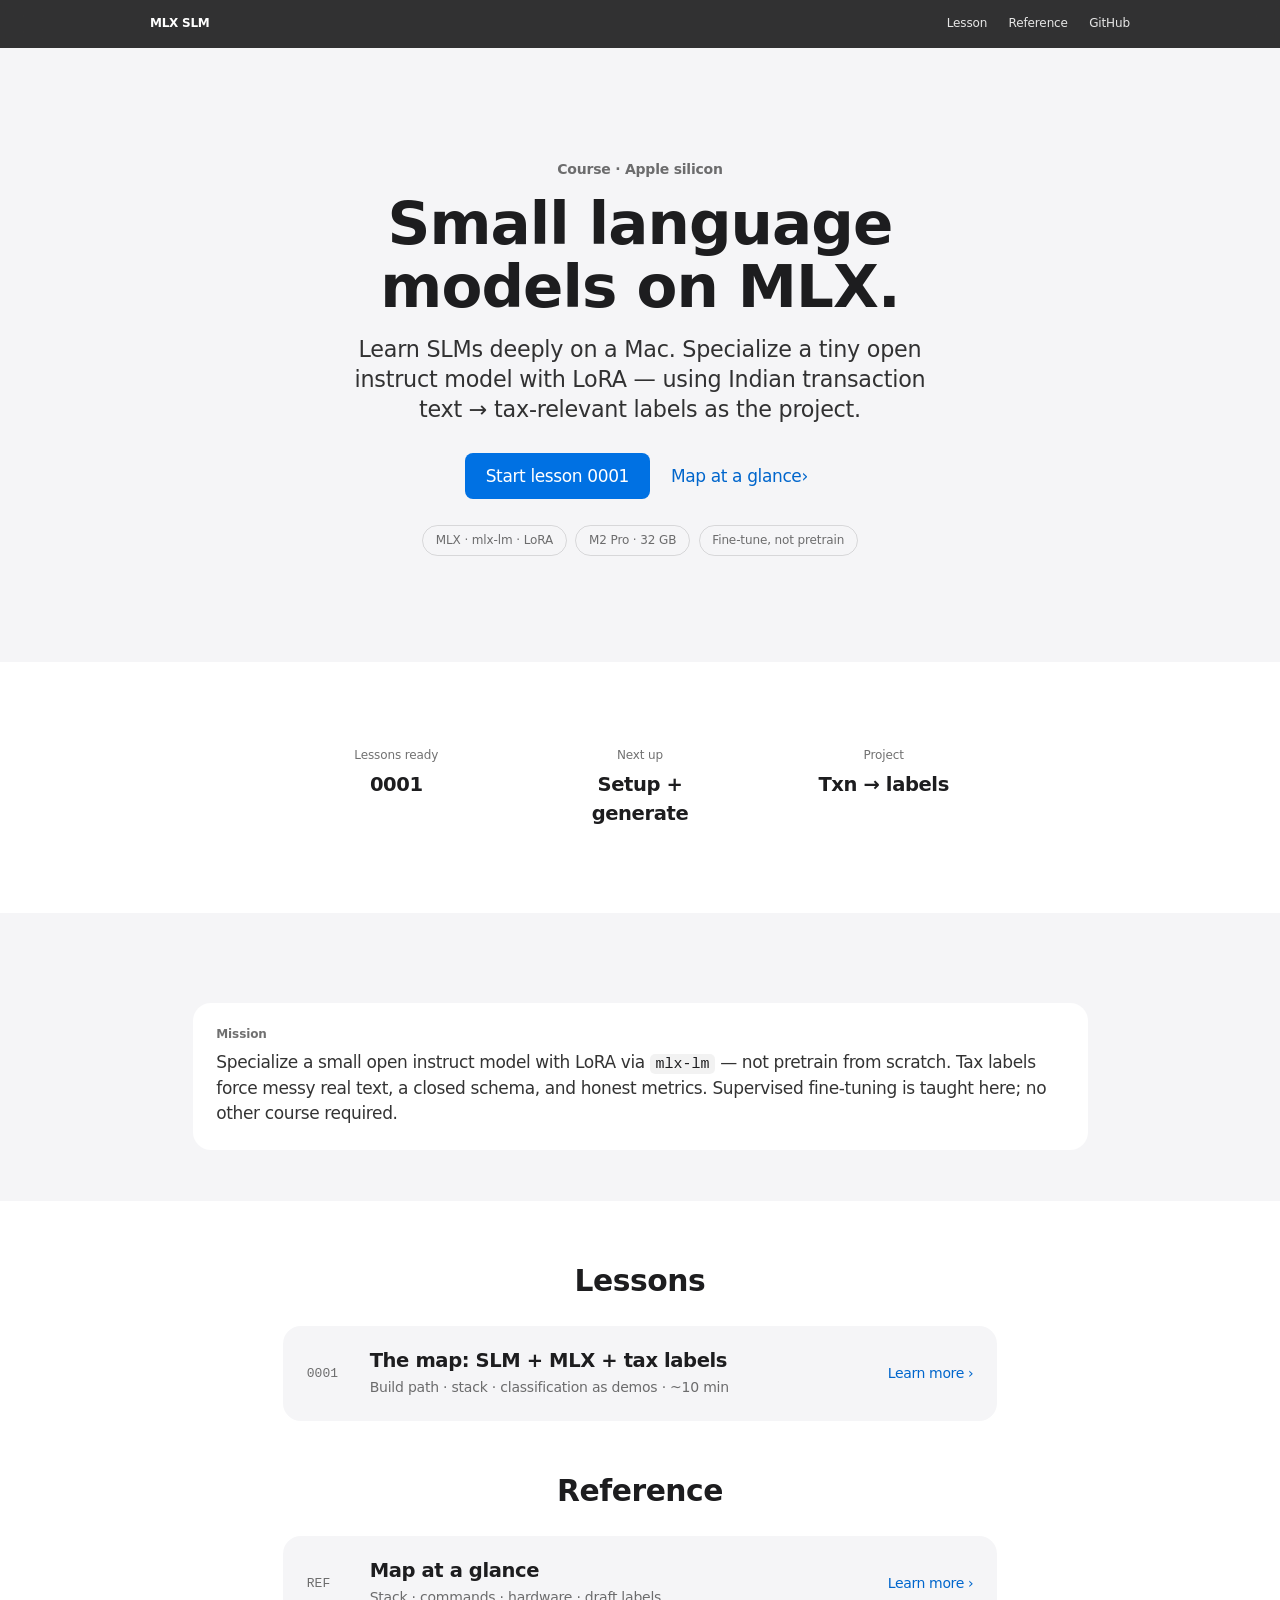
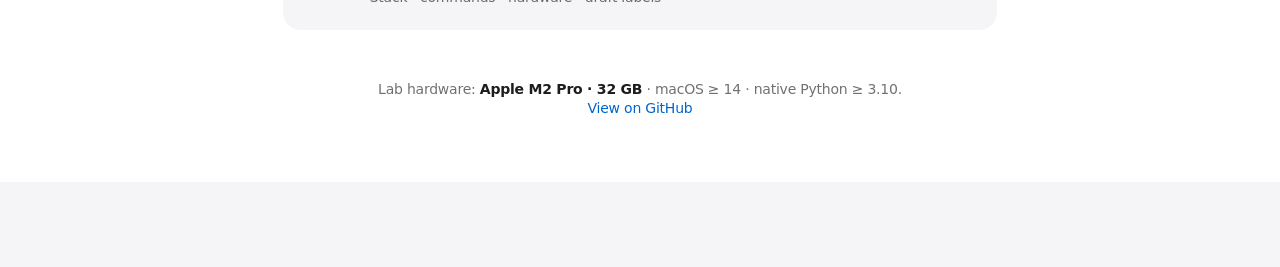
==== commit 92fc5d4d: "Restyle course to Apple marketing aesthetic" ====
--- a/index.html
+++ b/index.html
@@ -9,53 +9,58 @@
   <link rel="stylesheet" href="assets/lesson.css" />
 </head>
 <body>
+  <nav class="topnav" aria-label="Course">
+    <div class="topnav-inner">
+      <a class="brand" href="index.html">MLX SLM</a>
+      <div style="display:flex;gap:1.25rem;align-items:center">
+        <a href="lessons/0001-the-map-slm-mlx-tax-labels.html">Lesson</a>
+        <a href="reference/mlx-slm-map.html">Reference</a>
+        <a href="https://github.com/prayanks/mlx-slm-course">GitHub</a>
+      </div>
+    </div>
+  </nav>
+
   <div class="page shell">
     <div class="page-inner">
-      <div class="brand-row">
-        <a class="brand-mark" href="index.html">
-          <span class="logo" aria-hidden="true">MLX</span>
-          <span>SLM Course</span>
-        </a>
-        <div class="meta-row" style="margin:0">
-          <span class="badge">Public</span>
-          <span class="dot"></span>
-          <span>M2 Pro · 32 GB</span>
+      <header class="course-header">
+        <p class="eyebrow">Course · Apple silicon</p>
+        <h1>Small language models on MLX.</h1>
+        <p class="lede">
+          Learn SLMs deeply on a Mac. Specialize a tiny open instruct model with LoRA —
+          using Indian transaction text → tax-relevant labels as the project.
+        </p>
+        <div class="cta-row">
+          <a class="btn btn-primary" href="lessons/0001-the-map-slm-mlx-tax-labels.html">Start lesson 0001</a>
+          <a class="btn btn-ghost" href="reference/mlx-slm-map.html">Map at a glance</a>
+        </div>
+        <div class="chip-row">
+          <span class="chip">MLX · mlx-lm · LoRA</span>
+          <span class="chip">M2 Pro · 32&nbsp;GB</span>
+          <span class="chip">Fine-tune, not pretrain</span>
+        </div>
+      </header>
+    </div>
+
+    <section class="section-band" aria-label="Overview">
+      <div class="inner">
+        <div class="stat-grid">
+          <div class="stat">
+            <div class="k">Lessons ready</div>
+            <div class="v">0001</div>
+          </div>
+          <div class="stat">
+            <div class="k">Next up</div>
+            <div class="v">Setup + generate</div>
+          </div>
+          <div class="stat">
+            <div class="k">Project</div>
+            <div class="v">Txn → labels</div>
+          </div>
         </div>
       </div>
+    </section>
 
-      <header class="course-header">
-        <div class="meta-row">
-          <span class="badge">Course index</span>
-          <span class="dot" aria-hidden="true"></span>
-          <span>Self-contained</span>
-        </div>
-        <h1>Small language models on MLX</h1>
-        <p class="lede">
-          Learn SLMs deeply on Apple silicon. Specialize a tiny open instruct model with LoRA —
-          project vehicle: Indian transaction text → tax-relevant labels.
-        </p>
-        <div class="chip-row">
-          <span class="chip"><strong>Stack</strong>&nbsp; MLX · mlx-lm · LoRA</span>
-          <span class="chip"><strong>Lab</strong>&nbsp; M2 Pro 32 GB</span>
-          <span class="chip"><strong>Path</strong>&nbsp; fine-tune, not pretrain</span>
-        </div>
-      </header>
-
-      <div class="stat-grid">
-        <div class="stat">
-          <div class="k">Lessons ready</div>
-          <div class="v">0001 live</div>
-        </div>
-        <div class="stat">
-          <div class="k">Next up</div>
-          <div class="v">Mac setup + generate</div>
-        </div>
-        <div class="stat">
-          <div class="k">Project</div>
-          <div class="v">Txn → tax labels</div>
-        </div>
-      </div>
-
+    <div class="page-inner" style="padding-top: clamp(2.5rem, 6vw, 3.5rem)">
       <div class="win">
         <div class="label">Mission</div>
         <p>
@@ -64,40 +69,44 @@
           Supervised fine-tuning is taught here; no other course required.
         </p>
       </div>
+    </div>
 
-      <h2>Lessons</h2>
-      <ul class="lesson-list">
-        <li>
-          <a class="lesson-card" href="lessons/0001-the-map-slm-mlx-tax-labels.html">
-            <span class="n">0001</span>
-            <span>
-              <div class="title">The map: SLM + MLX + tax labels</div>
-              <div class="meta">Build path · stack · classification as demos · ~10 min</div>
-            </span>
-            <span class="go">Open →</span>
-          </a>
-        </li>
-      </ul>
+    <section class="section-band" aria-label="Curriculum" style="margin-top: clamp(2rem, 5vw, 3rem)">
+      <div class="inner">
+        <h2>Lessons</h2>
+        <ul class="lesson-list">
+          <li>
+            <a class="lesson-card" href="lessons/0001-the-map-slm-mlx-tax-labels.html">
+              <span class="n">0001</span>
+              <span>
+                <div class="title">The map: SLM + MLX + tax labels</div>
+                <div class="meta">Build path · stack · classification as demos · ~10 min</div>
+              </span>
+              <span class="go">Learn more</span>
+            </a>
+          </li>
+        </ul>
 
-      <h2>Reference</h2>
-      <ul class="lesson-list">
-        <li>
-          <a class="lesson-card" href="reference/mlx-slm-map.html">
-            <span class="n">REF</span>
-            <span>
-              <div class="title">Map at a glance</div>
-              <div class="meta">Stack · commands · hardware · draft labels</div>
-            </span>
-            <span class="go">Open →</span>
-          </a>
-        </li>
-      </ul>
+        <h2 style="margin-top: 2.75rem">Reference</h2>
+        <ul class="lesson-list">
+          <li>
+            <a class="lesson-card" href="reference/mlx-slm-map.html">
+              <span class="n">REF</span>
+              <span>
+                <div class="title">Map at a glance</div>
+                <div class="meta">Stack · commands · hardware · draft labels</div>
+              </span>
+              <span class="go">Learn more</span>
+            </a>
+          </li>
+        </ul>
 
-      <p class="cite">
-        Lab hardware locked: <strong>Apple M2 Pro · 32&nbsp;GB</strong> unified memory · macOS ≥ 14 · native Python ≥ 3.10.
-        Source: <a href="https://github.com/prayanks/mlx-slm-course">github.com/prayanks/mlx-slm-course</a>
-      </p>
-    </div>
+        <p class="foot-note">
+          Lab hardware: <strong>Apple M2 Pro · 32&nbsp;GB</strong> · macOS ≥ 14 · native Python ≥ 3.10.<br />
+          <a href="https://github.com/prayanks/mlx-slm-course">View on GitHub</a>
+        </p>
+      </div>
+    </section>
   </div>
 </body>
 </html>
--- a/assets/lesson.css
+++ b/assets/lesson.css
@@ -1,101 +1,92 @@
-/* MLX SLM Course — Silicon Lab design system
-   Precise, cool technical editorial. Hierarchy via type + light structure.
+/* MLX SLM Course — Apple marketing-inspired design system
+   SF system fonts · #f5f5f7 / black rhythm · Apple Blue only accent
    Compatible with existing lesson/reference HTML class names. */
 
-@import url("https://fonts.googleapis.com/css2?family=IBM+Plex+Mono:wght@400;500;600&family=Instrument+Sans:ital,wght@0,400;0,500;0,600;0,700;1,400&family=Newsreader:ital,opsz,wght@0,6..72,400;0,6..72,500;0,6..72,600;0,6..72,700;1,6..72,400;1,6..72,500&display=swap");
-
 :root {
-  /* Cool paper + deep slate ink */
-  --bg: #eef1f7;
+  --bg: #f5f5f7;
   --bg-elevated: #ffffff;
-  --ink: #0b1220;
-  --ink-soft: #334155;
-  --muted: #64748b;
-  --faint: #94a3b8;
-  --rule: #e2e8f0;
-  --rule-strong: #cbd5e1;
-
-  /* Electric blue + violet secondary (MLX / silicon) */
-  --accent: #2563eb;
-  --accent-hot: #4f46e5;
-  --accent-2: #0f766e;
-  --accent-soft: #eff6ff;
-  --accent-ring: color-mix(in srgb, var(--accent) 22%, transparent);
-  --glow: color-mix(in srgb, var(--accent) 14%, transparent);
-
-  --good: #047857;
-  --good-bg: #ecfdf5;
-  --good-border: #a7f3d0;
-  --bad: #b91c1c;
-  --bad-bg: #fef2f2;
-  --bad-border: #fecaca;
-  --warn: #b45309;
-  --warn-bg: #fffbeb;
-  --warn-border: #fde68a;
-
-  --code-bg: #0b1220;
-  --code-ink: #e2e8f0;
-  --code-muted: #94a3b8;
-  --code-accent: #7dd3fc;
-
-  --shadow-sm:
-    0 1px 0 rgba(15, 23, 42, 0.04),
-    0 10px 28px -18px rgba(15, 23, 42, 0.28);
-  --shadow-md:
-    0 1px 0 rgba(15, 23, 42, 0.05),
-    0 18px 40px -24px rgba(37, 99, 235, 0.35);
-
-  --radius: 14px;
-  --radius-sm: 10px;
-  --radius-pill: 999px;
-  --measure: 40rem;
-  --page-pad: clamp(1.25rem, 4vw, 2.75rem);
-
-  --serif: "Newsreader", "Iowan Old Style", Palatino, Georgia, serif;
-  --sans: "Instrument Sans", "Segoe UI", system-ui, sans-serif;
-  --mono: "IBM Plex Mono", ui-monospace, Menlo, Consolas, monospace;
-
-  --header-grad:
-    radial-gradient(900px 420px at 8% -20%, color-mix(in srgb, var(--accent) 18%, transparent), transparent 60%),
-    radial-gradient(700px 360px at 92% 0%, color-mix(in srgb, var(--accent-hot) 14%, transparent), transparent 55%),
-    radial-gradient(500px 280px at 50% 100%, color-mix(in srgb, var(--accent-2) 8%, transparent), transparent 60%);
+  --bg-dark: #000000;
+  --ink: #1d1d1f;
+  --ink-soft: rgba(0, 0, 0, 0.8);
+  --muted: rgba(0, 0, 0, 0.56);
+  --faint: rgba(0, 0, 0, 0.4);
+  --rule: rgba(0, 0, 0, 0.08);
+  --rule-strong: rgba(0, 0, 0, 0.12);
+
+  /* Single chromatic accent — Apple Blue */
+  --accent: #0071e3;
+  --accent-link: #0066cc;
+  --accent-on-dark: #2997ff;
+  --accent-soft: rgba(0, 113, 227, 0.08);
+  --accent-ring: rgba(0, 113, 227, 0.35);
+  --accent-2: #1d1d1f; /* structural secondary = near-black, not a 2nd hue */
+  --accent-hot: #0077ed;
+
+  --good: #1f8a4c;
+  --good-bg: #eaf8ef;
+  --good-border: rgba(31, 138, 76, 0.22);
+  --bad: #b3261e;
+  --bad-bg: #fef2f1;
+  --bad-border: rgba(179, 38, 30, 0.2);
+  --warn: #9a6700;
+  --warn-bg: #fff8e7;
+  --warn-border: rgba(154, 103, 0, 0.22);
+
+  --code-bg: #1d1d1f;
+  --code-ink: #f5f5f7;
+  --code-muted: rgba(255, 255, 255, 0.48);
+  --code-accent: #2997ff;
+
+  --shadow-sm: none;
+  --shadow-card: rgba(0, 0, 0, 0.12) 2px 4px 24px 0;
+  --shadow-md: rgba(0, 0, 0, 0.18) 3px 5px 30px 0;
+
+  --radius: 18px;
+  --radius-sm: 12px;
+  --radius-btn: 980px;
+  --radius-pill: 980px;
+  --measure: 42rem;
+  --page-pad: clamp(1.25rem, 5vw, 2.5rem);
+  --content-max: 980px;
+
+  --sans: system-ui, -apple-system, BlinkMacSystemFont, "SF Pro Text", "Segoe UI", Roboto, "Helvetica Neue", Arial, sans-serif;
+  --display: system-ui, -apple-system, BlinkMacSystemFont, "SF Pro Display", "Segoe UI", Roboto, "Helvetica Neue", Arial, sans-serif;
+  --serif: var(--sans); /* course body uses SF-like sans for Apple marketing feel */
+  --mono: ui-monospace, "SF Mono", SFMono-Regular, Menlo, Monaco, Consolas, monospace;
 }
 
 @media (prefers-color-scheme: dark) {
   :root {
-    --bg: #070b14;
-    --bg-elevated: #0f1628;
-    --ink: #f1f5f9;
-    --ink-soft: #cbd5e1;
-    --muted: #94a3b8;
-    --faint: #64748b;
-    --rule: #1e293b;
-    --rule-strong: #334155;
-    --accent: #60a5fa;
-    --accent-hot: #a78bfa;
-    --accent-2: #2dd4bf;
-    --accent-soft: #12203a;
-    --accent-ring: color-mix(in srgb, var(--accent) 30%, transparent);
-    --glow: color-mix(in srgb, var(--accent) 18%, transparent);
-    --good: #6ee7b7;
-    --good-bg: #052e1c;
-    --good-border: #065f46;
-    --bad: #fca5a5;
-    --bad-bg: #2a1212;
-    --bad-border: #7f1d1d;
-    --warn: #fbbf24;
-    --warn-bg: #271c08;
-    --warn-border: #78350f;
-    --code-bg: #05080f;
-    --code-ink: #e2e8f0;
-    --code-muted: #94a3b8;
-    --code-accent: #7dd3fc;
-    --shadow-sm:
-      0 1px 0 rgba(0, 0, 0, 0.35),
-      0 14px 36px -20px rgba(0, 0, 0, 0.75);
-    --shadow-md:
-      0 1px 0 rgba(255, 255, 255, 0.03),
-      0 22px 50px -24px rgba(37, 99, 235, 0.45);
+    --bg: #000000;
+    --bg-elevated: #1d1d1f;
+    --bg-dark: #000000;
+    --ink: #f5f5f7;
+    --ink-soft: rgba(255, 255, 255, 0.86);
+    --muted: rgba(255, 255, 255, 0.56);
+    --faint: rgba(255, 255, 255, 0.4);
+    --rule: rgba(255, 255, 255, 0.1);
+    --rule-strong: rgba(255, 255, 255, 0.16);
+    --accent: #2997ff;
+    --accent-link: #2997ff;
+    --accent-on-dark: #2997ff;
+    --accent-soft: rgba(41, 151, 255, 0.12);
+    --accent-ring: rgba(41, 151, 255, 0.4);
+    --accent-2: #f5f5f7;
+    --accent-hot: #64b5ff;
+    --good: #32d74b;
+    --good-bg: rgba(50, 215, 75, 0.12);
+    --good-border: rgba(50, 215, 75, 0.28);
+    --bad: #ff6961;
+    --bad-bg: rgba(255, 105, 97, 0.12);
+    --bad-border: rgba(255, 105, 97, 0.28);
+    --warn: #ffd60a;
+    --warn-bg: rgba(255, 214, 10, 0.1);
+    --warn-border: rgba(255, 214, 10, 0.25);
+    --code-bg: #000000;
+    --code-ink: #f5f5f7;
+    --code-muted: rgba(255, 255, 255, 0.45);
+    --shadow-card: rgba(0, 0, 0, 0.45) 2px 4px 28px 0;
+    --shadow-md: rgba(0, 0, 0, 0.55) 3px 8px 36px 0;
   }
 }
 
@@ -104,7 +95,7 @@
 *::after { box-sizing: border-box; }
 
 html {
-  font-size: 18px;
+  font-size: 17px;
   -webkit-text-size-adjust: 100%;
   scroll-behavior: smooth;
 }
@@ -113,110 +104,178 @@
   margin: 0;
   min-height: 100vh;
   color: var(--ink);
-  background:
-    var(--header-grad),
-    var(--bg);
-  background-attachment: fixed;
-  font-family: var(--serif);
-  font-optical-sizing: auto;
-  line-height: 1.68;
+  background: var(--bg);
+  font-family: var(--sans);
+  font-weight: 400;
+  line-height: 1.47;
+  letter-spacing: -0.022em;
   text-rendering: optimizeLegibility;
   -webkit-font-smoothing: antialiased;
 }
 
-/* subtle grid noise */
-body::before {
-  content: "";
-  position: fixed;
-  inset: 0;
-  pointer-events: none;
-  z-index: 0;
-  opacity: 0.35;
-  background-image:
-    linear-gradient(color-mix(in srgb, var(--rule) 55%, transparent) 1px, transparent 1px),
-    linear-gradient(90deg, color-mix(in srgb, var(--rule) 55%, transparent) 1px, transparent 1px);
-  background-size: 48px 48px;
-  mask-image: radial-gradient(ellipse 80% 70% at 50% 0%, #000 20%, transparent 75%);
-}
-
-@media (prefers-color-scheme: dark) {
-  body::before { opacity: 0.18; }
-}
-
 /* —— Layout —— */
 .page {
-  position: relative;
-  z-index: 1;
-  width: min(100% - 2 * var(--page-pad), calc(var(--measure) + 10rem));
+  width: min(100% - 2 * var(--page-pad), var(--content-max));
   margin: 0 auto;
-  padding: clamp(1.75rem, 4.5vw, 3.25rem) 0 clamp(4rem, 8vw, 6rem);
+  padding: clamp(2.5rem, 7vw, 4.5rem) 0 clamp(5rem, 10vw, 7rem);
 }
 
 .page-inner {
   max-width: var(--measure);
+  margin: 0 auto;
 }
 
 .page.wide .page-inner {
-  max-width: 50rem;
-}
-
-/* glass shell for main column on landing */
+  max-width: 52rem;
+}
+
+/* Index: full-width cinematic canvas, no glass chrome */
+.page.shell {
+  width: 100%;
+  max-width: none;
+  padding: 0 0 5rem;
+}
+
 .page.shell .page-inner {
-  max-width: 48rem;
-  padding: clamp(1.4rem, 3vw, 2rem);
-  background: color-mix(in srgb, var(--bg-elevated) 88%, transparent);
-  border: 1px solid color-mix(in srgb, var(--rule-strong) 70%, transparent);
-  border-radius: calc(var(--radius) + 6px);
-  box-shadow: var(--shadow-md);
-  backdrop-filter: blur(14px);
+  max-width: var(--content-max);
+  margin: 0 auto;
+  padding: 0 var(--page-pad);
+  background: transparent;
+  border: 0;
+  border-radius: 0;
+  box-shadow: none;
+  backdrop-filter: none;
+}
+
+/* —— Sticky glass top bar (index / optional) —— */
+.topnav {
+  position: sticky;
+  top: 0;
+  z-index: 50;
+  height: 48px;
+  display: flex;
+  align-items: center;
+  justify-content: center;
+  background: rgba(0, 0, 0, 0.8);
+  backdrop-filter: saturate(180%) blur(20px);
+  -webkit-backdrop-filter: saturate(180%) blur(20px);
+  color: #fff;
+  font-family: var(--sans);
+  font-size: 12px;
+  font-weight: 400;
+  letter-spacing: -0.01em;
+}
+
+.topnav-inner {
+  width: min(100% - 2rem, var(--content-max));
+  display: flex;
+  align-items: center;
+  justify-content: space-between;
+  gap: 1rem;
+}
+
+.topnav a {
+  color: rgba(255, 255, 255, 0.88);
+  text-decoration: none;
+  font-size: 12px;
+}
+
+.topnav a:hover {
+  color: #fff;
+  text-decoration: underline;
+  text-underline-offset: 0.2em;
+}
+
+.topnav .brand {
+  font-weight: 600;
+  letter-spacing: -0.02em;
+  color: #fff;
+}
+
+/* —— Brand row (lessons) —— */
+.brand-row {
+  display: flex;
+  flex-wrap: wrap;
+  align-items: center;
+  justify-content: space-between;
+  gap: 0.75rem 1rem;
+  margin-bottom: 2rem;
+}
+
+.brand-mark {
+  display: inline-flex;
+  align-items: center;
+  gap: 0.55rem;
+  font-family: var(--sans);
+  font-weight: 600;
+  font-size: 0.95rem;
+  letter-spacing: -0.02em;
+  color: var(--ink);
+  text-decoration: none;
+}
+
+.brand-mark:hover {
+  color: var(--ink);
+  text-decoration: none;
+  opacity: 0.72;
+}
+
+.brand-mark .logo {
+  width: 1.75rem;
+  height: 1.75rem;
+  border-radius: 6px;
+  display: grid;
+  place-items: center;
+  color: #fff;
+  font-size: 0.58rem;
+  font-weight: 700;
+  letter-spacing: 0.02em;
+  background: var(--ink);
 }
 
 /* —— Header —— */
 .course-header {
   position: relative;
-  margin-bottom: 2.1rem;
-  padding-bottom: 1.65rem;
-  border-bottom: 1px solid var(--rule);
-}
-
-.course-header::before {
-  content: "";
-  position: absolute;
-  left: 0;
-  top: -0.35rem;
-  width: 4.5rem;
-  height: 4px;
-  border-radius: 99px;
-  background: linear-gradient(90deg, var(--accent), var(--accent-hot), var(--accent-2));
-}
-
+  margin-bottom: 2.75rem;
+  padding-bottom: 0;
+  border-bottom: 0;
+  text-align: left;
+}
+
+.page.shell .course-header {
+  text-align: center;
+  padding: clamp(3.5rem, 10vw, 6.5rem) 0 clamp(2.5rem, 6vw, 3.5rem);
+  max-width: 44rem;
+  margin-left: auto;
+  margin-right: auto;
+}
+
+.course-header::before,
 .course-header::after {
-  content: "";
-  position: absolute;
-  left: 0;
-  bottom: -1px;
-  width: 5rem;
-  height: 2px;
-  background: linear-gradient(90deg, var(--accent), transparent);
+  display: none;
 }
 
 .meta-row {
   display: flex;
   flex-wrap: wrap;
   align-items: center;
-  gap: 0.5rem 0.85rem;
-  margin: 0.65rem 0 1rem;
-  font-family: var(--sans);
-  font-size: 0.76rem;
-  font-weight: 600;
-  letter-spacing: 0.08em;
-  text-transform: uppercase;
-  color: var(--muted);
+  gap: 0.45rem 0.7rem;
+  margin: 0 0 1rem;
+  font-family: var(--sans);
+  font-size: 12px;
+  font-weight: 600;
+  letter-spacing: -0.01em;
+  text-transform: none;
+  color: var(--muted);
+}
+
+.page.shell .meta-row {
+  justify-content: center;
 }
 
 .meta-row .dot {
-  width: 4px;
-  height: 4px;
+  width: 3px;
+  height: 3px;
   border-radius: 50%;
   background: var(--faint);
 }
@@ -224,123 +283,128 @@
 .badge {
   display: inline-flex;
   align-items: center;
-  gap: 0.35rem;
-  padding: 0.28rem 0.65rem;
+  gap: 0.3rem;
+  padding: 0.2rem 0.65rem;
   border-radius: var(--radius-pill);
-  background: linear-gradient(180deg, color-mix(in srgb, var(--accent-soft) 90%, #fff), var(--accent-soft));
-  color: var(--accent);
-  border: 1px solid color-mix(in srgb, var(--accent) 22%, transparent);
-  box-shadow: 0 1px 0 color-mix(in srgb, #fff 40%, transparent);
-  font-weight: 700;
-}
-
-@media (prefers-color-scheme: dark) {
-  .badge {
-    box-shadow: none;
-    background: var(--accent-soft);
-  }
+  background: transparent;
+  color: var(--muted);
+  border: 1px solid var(--rule-strong);
+  font-weight: 400;
+  font-size: 12px;
+  letter-spacing: -0.01em;
 }
 
 .eyebrow {
-  margin: 0;
-  font-family: var(--sans);
-  font-size: 0.78rem;
-  font-weight: 600;
-  letter-spacing: 0.1em;
-  text-transform: uppercase;
+  margin: 0 0 0.75rem;
+  font-family: var(--sans);
+  font-size: 14px;
+  font-weight: 600;
+  letter-spacing: -0.016em;
+  text-transform: none;
   color: var(--muted);
 }
 
 h1 {
-  margin: 0 0 0.9rem;
-  font-family: var(--sans);
-  font-weight: 700;
-  font-size: clamp(2.05rem, 5vw, 2.85rem);
-  line-height: 1.12;
-  letter-spacing: -0.035em;
-  color: var(--ink);
-  text-wrap: pretty;
+  margin: 0 0 0.85rem;
+  font-family: var(--display);
+  font-weight: 600;
+  font-size: clamp(2.25rem, 6vw, 3.5rem);
+  line-height: 1.07;
+  letter-spacing: -0.015em;
+  color: var(--ink);
+  text-wrap: balance;
+}
+
+.page.shell h1 {
+  font-size: clamp(2.5rem, 7vw, 3.5rem);
 }
 
 .lede {
-  margin: 0;
-  max-width: 38rem;
-  font-family: var(--serif);
-  font-size: 1.18rem;
+  margin: 0 auto;
+  max-width: 36rem;
+  font-family: var(--sans);
+  font-size: clamp(1.05rem, 2.2vw, 1.31rem);
   font-weight: 400;
-  line-height: 1.55;
+  line-height: 1.35;
+  letter-spacing: -0.011em;
   color: var(--ink-soft);
   text-wrap: pretty;
 }
 
+.page.shell .lede {
+  margin-top: 0.85rem;
+}
+
 /* —— Type —— */
 h2 {
-  margin: 2.85rem 0 0.9rem;
-  font-family: var(--sans);
-  font-size: 0.82rem;
-  font-weight: 700;
-  letter-spacing: 0.12em;
-  text-transform: uppercase;
-  color: var(--accent-2);
-  display: flex;
-  align-items: baseline;
-  gap: 0.55rem;
+  margin: 3rem 0 1rem;
+  font-family: var(--display);
+  font-size: clamp(1.35rem, 2.5vw, 1.75rem);
+  font-weight: 600;
+  letter-spacing: -0.015em;
+  text-transform: none;
+  color: var(--ink);
+  display: block;
+  line-height: 1.14;
 }
 
 h2 .num {
-  display: inline-grid;
-  place-items: center;
-  min-width: 1.85rem;
-  height: 1.85rem;
-  margin-right: 0.15rem;
-  padding: 0 0.35rem;
-  border-radius: 8px;
-  color: #fff;
-  background: linear-gradient(145deg, var(--accent), var(--accent-hot));
-  font-size: 0.72rem;
-  font-weight: 700;
-  letter-spacing: 0.04em;
+  display: inline-block;
+  min-width: auto;
+  height: auto;
+  margin-right: 0.4rem;
+  padding: 0;
+  border-radius: 0;
+  color: var(--muted);
+  background: none;
+  font-size: inherit;
+  font-weight: 600;
+  letter-spacing: inherit;
+  box-shadow: none;
   font-variant-numeric: tabular-nums;
-  box-shadow: 0 6px 16px -8px var(--accent);
 }
 
 h3 {
-  margin: 1.75rem 0 0.5rem;
-  font-family: var(--sans);
-  font-size: 1.08rem;
-  font-weight: 650;
-  letter-spacing: -0.02em;
+  margin: 1.85rem 0 0.45rem;
+  font-family: var(--display);
+  font-size: 1.25rem;
+  font-weight: 600;
+  letter-spacing: -0.016em;
+  line-height: 1.2;
   color: var(--ink);
 }
 
 p {
-  margin: 0.85rem 0;
+  margin: 0.9rem 0;
+  color: var(--ink-soft);
   text-wrap: pretty;
 }
 
-p + p { margin-top: 0.72rem; }
+p + p { margin-top: 0.75rem; }
 
 ul, ol {
-  margin: 0.75rem 0 1rem;
+  margin: 0.75rem 0 1.1rem;
   padding-left: 1.2rem;
-}
-
-li { margin: 0.42rem 0; }
-li::marker { color: var(--accent); }
-
-strong { font-weight: 650; color: var(--ink); }
+  color: var(--ink-soft);
+}
+
+li { margin: 0.4rem 0; }
+li::marker { color: var(--faint); }
+
+strong {
+  font-weight: 600;
+  color: var(--ink);
+}
 
 a {
-  color: var(--accent);
-  text-decoration-thickness: 1px;
+  color: var(--accent-link);
+  text-decoration: none;
   text-underline-offset: 0.18em;
-  text-decoration-color: color-mix(in srgb, var(--accent) 40%, transparent);
-  transition: text-decoration-color 0.15s ease, color 0.15s ease;
 }
 
 a:hover {
-  color: var(--accent-hot);
-  text-decoration-color: var(--accent-hot);
+  text-decoration: underline;
+  color: var(--accent-link);
 }
 
 a:focus-visible {
@@ -351,95 +415,94 @@
 
 .cite {
   font-family: var(--sans);
-  font-size: 0.88rem;
-  color: var(--muted);
-  border-left: 3px solid color-mix(in srgb, var(--accent) 45%, var(--rule));
-  padding: 0.35rem 0 0.35rem 0.9rem;
-  margin: 1rem 0 1.25rem;
+  font-size: 14px;
+  line-height: 1.4;
+  letter-spacing: -0.016em;
+  color: var(--muted);
+  border-left: 0;
+  padding: 0;
+  margin: 2rem 0 0;
 }
 
 /* —— Callouts —— */
 .win,
 .callout,
 .card {
-  margin: 1.45rem 0;
-  padding: 1.15rem 1.25rem 1.2rem;
+  margin: 1.75rem 0;
+  padding: 1.35rem 1.4rem 1.4rem;
   background: var(--bg-elevated);
-  border: 1px solid var(--rule);
+  border: 0;
   border-radius: var(--radius);
-  box-shadow: var(--shadow-sm);
+  box-shadow: none;
   position: relative;
-  overflow: hidden;
+  overflow: visible;
+}
+
+.page:not(.shell) .win,
+.page:not(.shell) .callout,
+.page:not(.shell) .card {
+  /* On lesson canvas (#f5f5f7), elevated white tiles */
+}
+
+@media (prefers-color-scheme: dark) {
+  .win,
+  .callout,
+  .card {
+    background: #1d1d1f;
+  }
 }
 
 .win {
   display: grid;
   gap: 0.4rem;
-  border-color: color-mix(in srgb, var(--accent) 28%, var(--rule));
-  background:
-    linear-gradient(135deg, color-mix(in srgb, var(--accent) 9%, var(--bg-elevated)), var(--bg-elevated) 55%),
-    var(--bg-elevated);
-  box-shadow: var(--shadow-md);
-}
-
-.win::before {
-  content: "";
-  position: absolute;
-  inset: 0 auto 0 0;
-  width: 4px;
-  background: linear-gradient(180deg, var(--accent), var(--accent-hot), var(--accent-2));
-}
+  background: var(--bg-elevated);
+}
+
+.win::before { display: none; }
 
 .win .label,
 .callout .label {
   font-family: var(--sans);
-  font-size: 0.72rem;
-  font-weight: 700;
-  letter-spacing: 0.12em;
-  text-transform: uppercase;
-  color: var(--accent);
+  font-size: 12px;
+  font-weight: 600;
+  letter-spacing: -0.01em;
+  text-transform: none;
+  color: var(--muted);
 }
 
 .win p,
 .callout p,
-.card p { margin: 0; }
+.card p {
+  margin: 0;
+  color: var(--ink-soft);
+  font-size: 17px;
+  line-height: 1.47;
+}
 
 .callout.accent {
-  background: color-mix(in srgb, var(--accent-soft) 80%, var(--bg-elevated));
-  border-color: color-mix(in srgb, var(--accent) 24%, var(--rule));
+  background: var(--bg-elevated);
 }
 
 .callout.warn {
   background: var(--warn-bg);
-  border-color: var(--warn-border);
 }
 
 .callout.good {
   background: var(--good-bg);
-  border-color: var(--good-border);
 }
 
 .callout.warn .label { color: var(--warn); }
 .callout.good .label { color: var(--good); }
 
-.card.accent {
-  background: color-mix(in srgb, var(--accent-soft) 80%, var(--bg-elevated));
-  border-color: color-mix(in srgb, var(--accent) 24%, var(--rule));
-}
-.card.warn {
-  background: var(--warn-bg);
-  border-color: var(--warn-border);
-}
-.card.good {
-  background: var(--good-bg);
-  border-color: var(--good-border);
-}
+.card.accent { background: var(--bg-elevated); }
+.card.warn { background: var(--warn-bg); }
+.card.good { background: var(--good-bg); }
 
 /* —— Pipeline —— */
 .pipeline {
-  --rail: 1.65rem;
+  --rail: 1.5rem;
   position: relative;
-  margin: 1.4rem 0 1.6rem;
+  margin: 1.5rem 0 1.75rem;
   padding: 0;
   list-style: none;
   font-family: var(--sans);
@@ -448,12 +511,12 @@
 .pipeline::before {
   content: "";
   position: absolute;
-  left: calc(var(--rail) / 2 - 1px);
-  top: 0.7rem;
-  bottom: 0.7rem;
-  width: 2px;
-  background: linear-gradient(180deg, var(--accent), color-mix(in srgb, var(--accent-2) 50%, var(--rule)), var(--rule));
-  border-radius: 2px;
+  left: calc(var(--rail) / 2 - 0.5px);
+  top: 0.65rem;
+  bottom: 0.65rem;
+  width: 1px;
+  background: var(--rule-strong);
+  border-radius: 0;
 }
 
 .pipeline .step {
@@ -461,7 +524,7 @@
   display: grid;
   grid-template-columns: var(--rail) 1fr;
   gap: 0.9rem;
-  padding: 0.55rem 0 0.95rem;
+  padding: 0.5rem 0 1rem;
   background: transparent;
   border: 0;
   box-shadow: none;
@@ -474,92 +537,91 @@
   height: var(--rail);
   display: grid;
   place-items: center;
-  border-radius: 999px;
-  font-size: 0.72rem;
-  font-weight: 700;
-  color: var(--muted);
-  background: var(--bg-elevated);
-  border: 1.5px solid var(--rule-strong);
+  border-radius: 50%;
+  font-size: 11px;
+  font-weight: 600;
+  color: var(--muted);
+  background: var(--bg);
+  border: 1px solid var(--rule-strong);
   font-variant-numeric: tabular-nums;
-  box-shadow: var(--shadow-sm);
+  box-shadow: none;
 }
 
 .pipeline .step.highlight .n {
   color: #fff;
-  background: linear-gradient(145deg, var(--accent), var(--accent-hot));
-  border-color: transparent;
-  box-shadow: 0 0 0 4px var(--accent-ring), 0 8px 18px -10px var(--accent);
+  background: var(--accent);
+  border-color: var(--accent);
+  box-shadow: none;
 }
 
 .pipeline .body {
   min-width: 0;
-  padding: 0.15rem 0 0.15rem 0.15rem;
+  padding: 0.05rem 0 0;
 }
 
 .pipeline .label {
-  font-weight: 700;
-  font-size: 0.98rem;
-  letter-spacing: -0.015em;
-  color: var(--ink);
-}
-
-.pipeline .step.highlight .label { color: var(--accent); }
+  font-weight: 600;
+  font-size: 1.05rem;
+  letter-spacing: -0.02em;
+  color: var(--ink);
+}
+
+.pipeline .step.highlight .label { color: var(--ink); }
 
 .pipeline .hint {
-  margin-top: 0.22rem;
-  font-size: 0.9rem;
-  line-height: 1.45;
+  margin-top: 0.25rem;
+  font-size: 14px;
+  line-height: 1.4;
+  letter-spacing: -0.016em;
   color: var(--muted);
 }
 
 .pipeline .step.highlight .body {
-  padding: 0.75rem 0.95rem;
+  padding: 0.9rem 1rem;
   background: var(--bg-elevated);
-  border: 1px solid color-mix(in srgb, var(--accent) 28%, var(--rule));
+  border: 0;
   border-radius: var(--radius-sm);
-  box-shadow: var(--shadow-sm);
+  box-shadow: none;
 }
 
 /* —— Code —— */
 code, .mono {
   font-family: var(--mono);
-  font-size: 0.84em;
-  font-weight: 500;
-  background: color-mix(in srgb, var(--accent-soft) 70%, var(--rule));
-  color: color-mix(in srgb, var(--accent) 55%, var(--ink));
-  padding: 0.12em 0.4em;
+  font-size: 0.88em;
+  font-weight: 400;
+  background: rgba(0, 0, 0, 0.05);
+  color: var(--ink);
+  padding: 0.12em 0.38em;
   border-radius: 5px;
-  border: 1px solid color-mix(in srgb, var(--accent) 12%, transparent);
+  border: 0;
+  letter-spacing: 0;
+}
+
+@media (prefers-color-scheme: dark) {
+  code, .mono {
+    background: rgba(255, 255, 255, 0.08);
+  }
 }
 
 pre {
   position: relative;
-  margin: 1.15rem 0 1.35rem;
-  padding: 1.15rem 1.2rem;
+  margin: 1.35rem 0 1.5rem;
+  padding: 1.25rem 1.25rem;
   overflow-x: auto;
-  border-radius: var(--radius);
-  background:
-    linear-gradient(180deg, color-mix(in srgb, var(--accent) 12%, var(--code-bg)), var(--code-bg));
+  border-radius: var(--radius-sm);
+  background: var(--code-bg);
   color: var(--code-ink);
-  box-shadow: var(--shadow-md);
+  box-shadow: none;
   font-family: var(--mono);
-  font-size: 0.8rem;
-  line-height: 1.58;
-  border: 1px solid color-mix(in srgb, var(--accent) 18%, #000);
+  font-size: 0.82rem;
+  line-height: 1.55;
+  letter-spacing: 0;
+  border: 0;
   -webkit-overflow-scrolling: touch;
 }
 
 pre::before {
-  content: "code";
-  position: absolute;
-  top: 0.55rem;
-  right: 0.75rem;
-  font-size: 0.65rem;
-  letter-spacing: 0.12em;
-  text-transform: uppercase;
-  color: var(--code-muted);
-  font-family: var(--sans);
-  font-weight: 600;
+  content: none;
 }
 
 pre code {
@@ -573,25 +635,26 @@
 
 /* —— Tables —— */
 .table-wrap {
-  margin: 1.2rem 0 1.45rem;
+  margin: 1.35rem 0 1.6rem;
   overflow-x: auto;
-  border: 1px solid var(--rule);
+  border: 0;
   border-radius: var(--radius);
   background: var(--bg-elevated);
-  box-shadow: var(--shadow-sm);
+  box-shadow: none;
 }
 
 table {
   width: 100%;
   border-collapse: collapse;
   font-family: var(--sans);
-  font-size: 0.9rem;
+  font-size: 14px;
+  letter-spacing: -0.016em;
   margin: 0;
 }
 
 th, td {
   text-align: left;
-  padding: 0.8rem 1rem;
+  padding: 0.9rem 1.1rem;
   border-bottom: 1px solid var(--rule);
   vertical-align: top;
 }
@@ -599,26 +662,26 @@
 tr:last-child td { border-bottom: 0; }
 
 th {
-  font-size: 0.7rem;
-  font-weight: 700;
-  letter-spacing: 0.08em;
-  text-transform: uppercase;
-  color: var(--muted);
-  background: linear-gradient(180deg, color-mix(in srgb, var(--accent-soft) 55%, transparent), color-mix(in srgb, var(--rule) 35%, transparent));
+  font-size: 12px;
+  font-weight: 600;
+  letter-spacing: -0.01em;
+  text-transform: none;
+  color: var(--muted);
+  background: transparent;
 }
 
 td { color: var(--ink-soft); }
 td strong { color: var(--ink); }
 
 tr:hover td {
-  background: color-mix(in srgb, var(--accent-soft) 35%, transparent);
+  background: transparent;
 }
 
 /* —— Compare panels —— */
 .grid-2 {
   display: grid;
-  gap: 0.9rem;
-  margin: 1.15rem 0;
+  gap: 1rem;
+  margin: 1.25rem 0;
 }
 
 @media (min-width: 640px) {
@@ -626,30 +689,31 @@
 }
 
 .panel {
-  padding: 1rem 1.1rem;
+  padding: 1.15rem 1.2rem;
   background: var(--bg-elevated);
-  border: 1px solid var(--rule);
+  border: 0;
   border-radius: var(--radius-sm);
-  box-shadow: var(--shadow-sm);
+  box-shadow: none;
   font-family: var(--sans);
 }
 
 /* —— Quiz —— */
 .quiz {
-  margin: 1.35rem 0 1.6rem;
-  padding: 1.15rem 1.2rem 1.25rem;
+  margin: 1.5rem 0 1.75rem;
+  padding: 1.35rem 1.35rem 1.4rem;
   background: var(--bg-elevated);
-  border: 1px solid var(--rule);
+  border: 0;
   border-radius: var(--radius);
-  box-shadow: var(--shadow-sm);
+  box-shadow: none;
 }
 
 .quiz-q {
-  font-family: var(--sans);
-  font-weight: 650;
-  font-size: 1.02rem;
-  letter-spacing: -0.015em;
-  margin: 0 0 0.85rem;
+  font-family: var(--display);
+  font-weight: 600;
+  font-size: 1.15rem;
+  letter-spacing: -0.02em;
+  line-height: 1.25;
+  margin: 0 0 1rem;
   color: var(--ink);
 }
 
@@ -661,28 +725,35 @@
 .quiz-options button {
   appearance: none;
   width: 100%;
-  min-height: 50px;
-  padding: 0.8rem 1rem;
+  min-height: 48px;
+  padding: 0.85rem 1.05rem;
   text-align: left;
   font-family: var(--sans);
-  font-size: 0.94rem;
-  line-height: 1.4;
+  font-size: 15px;
+  line-height: 1.35;
+  letter-spacing: -0.016em;
   color: var(--ink);
   background: var(--bg);
-  border: 1px solid var(--rule-strong);
+  border: 0;
   border-radius: var(--radius-sm);
   cursor: pointer;
-  transition: background 0.12s ease, border-color 0.12s ease, transform 0.08s ease, box-shadow 0.12s ease;
+  transition: background 0.15s ease, transform 0.08s ease;
 }
 
 .quiz-options button:hover:not(:disabled) {
-  border-color: color-mix(in srgb, var(--accent) 50%, var(--rule-strong));
-  background: color-mix(in srgb, var(--accent-soft) 70%, var(--bg));
-  box-shadow: 0 0 0 3px var(--accent-ring);
+  background: rgba(0, 0, 0, 0.05);
+  box-shadow: none;
+  border-color: transparent;
+}
+
+@media (prefers-color-scheme: dark) {
+  .quiz-options button:hover:not(:disabled) {
+    background: rgba(255, 255, 255, 0.08);
+  }
 }
 
 .quiz-options button:active:not(:disabled) {
-  transform: translateY(1px);
+  transform: scale(0.99);
 }
 
 .quiz-options button:focus-visible {
@@ -694,22 +765,22 @@
 
 .quiz-options button.correct {
   background: var(--good-bg);
-  border-color: var(--good);
+  border-color: transparent;
   color: var(--good);
   font-weight: 600;
 }
 
 .quiz-options button.wrong {
   background: var(--bad-bg);
-  border-color: var(--bad);
+  border-color: transparent;
   color: var(--bad);
 }
 
 .quiz-feedback {
-  margin-top: 0.9rem;
-  font-family: var(--sans);
-  font-size: 0.9rem;
-  line-height: 1.45;
+  margin-top: 0.95rem;
+  font-family: var(--sans);
+  font-size: 14px;
+  line-height: 1.4;
   min-height: 1.3em;
 }
 
@@ -718,71 +789,132 @@
 
 /* —— Footer / nav —— */
 .course-footer {
-  margin-top: 3.4rem;
-  padding-top: 1.45rem;
+  margin-top: 4rem;
+  padding-top: 1.75rem;
   border-top: 1px solid var(--rule);
   font-family: var(--sans);
-  font-size: 0.85rem;
-  color: var(--muted);
+  font-size: 14px;
+  color: var(--muted);
+  letter-spacing: -0.016em;
 }
 
 .nav-links {
   display: flex;
   flex-wrap: wrap;
-  gap: 0.55rem 0.65rem;
+  gap: 0.65rem 0.75rem;
   margin: 1rem 0 0.5rem;
 }
 
 .nav-links a {
   display: inline-flex;
   align-items: center;
-  min-height: 42px;
-  padding: 0.45rem 0.95rem;
+  min-height: 36px;
+  padding: 0.45rem 1rem;
   border-radius: var(--radius-pill);
-  border: 1px solid var(--rule-strong);
-  background: var(--bg-elevated);
-  color: var(--ink-soft);
+  border: 1px solid var(--accent-link);
+  background: transparent;
+  color: var(--accent-link);
   text-decoration: none;
   font-family: var(--sans);
-  font-size: 0.88rem;
-  font-weight: 600;
-  box-shadow: var(--shadow-sm);
-  transition: border-color 0.12s ease, background 0.12s ease, color 0.12s ease, transform 0.08s ease;
+  font-size: 14px;
+  font-weight: 400;
+  letter-spacing: -0.016em;
+  box-shadow: none;
+  transition: background 0.15s ease, color 0.15s ease, opacity 0.15s ease;
 }
 
 .nav-links a:hover {
-  border-color: color-mix(in srgb, var(--accent) 45%, var(--rule-strong));
-  color: var(--accent);
-  background: color-mix(in srgb, var(--accent-soft) 65%, var(--bg-elevated));
-  transform: translateY(-1px);
+  background: transparent;
+  color: var(--accent-link);
+  text-decoration: underline;
+  transform: none;
+  border-color: var(--accent-link);
+}
+
+/* primary-style pill when first link on index CTAs */
+.cta-row {
+  display: flex;
+  flex-wrap: wrap;
+  gap: 0.85rem;
+  justify-content: center;
+  margin: 1.75rem 0 0;
+}
+
+.btn {
+  display: inline-flex;
+  align-items: center;
+  justify-content: center;
+  min-height: 44px;
+  padding: 0.55rem 1.15rem;
+  border-radius: 8px;
+  font-family: var(--sans);
+  font-size: 17px;
+  font-weight: 400;
+  letter-spacing: -0.022em;
+  text-decoration: none;
+  border: 1px solid transparent;
+  transition: background 0.15s ease, opacity 0.15s ease;
+}
+
+.btn:hover { text-decoration: none; }
+
+.btn-primary {
+  background: var(--accent);
+  color: #fff;
+}
+
+.btn-primary:hover {
+  background: var(--accent-hot);
+  color: #fff;
+}
+
+.btn-ghost {
+  background: transparent;
+  color: var(--accent-link);
+  border-color: transparent;
+  padding-left: 0.35rem;
+  padding-right: 0.35rem;
+}
+
+.btn-ghost:hover {
+  color: var(--accent-link);
+  text-decoration: underline;
+}
+
+.btn-ghost::after {
+  content: " ›";
 }
 
 /* —— Teacher prompt —— */
 .teacher {
-  margin-top: 2.1rem;
-  padding: 1.2rem 1.25rem;
+  margin-top: 2.5rem;
+  padding: 1.35rem 1.4rem;
   border-radius: var(--radius);
-  border: 1px dashed color-mix(in srgb, var(--accent) 40%, var(--rule));
-  background:
-    linear-gradient(135deg, color-mix(in srgb, var(--accent-soft) 70%, transparent), transparent),
-    color-mix(in srgb, var(--bg-elevated) 80%, transparent);
+  border: 0;
+  background: var(--bg-elevated);
 }
 
 .teacher .label {
   font-family: var(--sans);
-  font-size: 0.72rem;
-  font-weight: 700;
-  letter-spacing: 0.12em;
-  text-transform: uppercase;
-  color: var(--accent);
+  font-size: 12px;
+  font-weight: 600;
+  letter-spacing: -0.01em;
+  text-transform: none;
+  color: var(--muted);
   margin-bottom: 0.35rem;
 }
 
-.teacher p { margin: 0; color: var(--ink-soft); font-family: var(--serif); }
+.teacher p {
+  margin: 0;
+  color: var(--ink-soft);
+  font-family: var(--sans);
+  font-size: 17px;
+  line-height: 1.47;
+}
 
 /* —— Ordered steps —— */
 .steps {
-  margin: 1rem 0 1.25rem;
+  margin: 1.1rem 0 1.35rem;
   padding: 0;
   list-style: none;
   counter-reset: step;
@@ -792,9 +924,10 @@
 .steps li {
   position: relative;
   margin: 0;
-  padding: 0.75rem 0 0.75rem 2.55rem;
+  padding: 0.9rem 0 0.9rem 2.6rem;
   border-bottom: 1px solid var(--rule);
   color: var(--ink-soft);
+  letter-spacing: -0.016em;
 }
 
 .steps li:last-child { border-bottom: 0; }
@@ -804,222 +937,230 @@
   content: counter(step);
   position: absolute;
   left: 0;
-  top: 0.72rem;
+  top: 0.9rem;
   width: 1.75rem;
   height: 1.75rem;
   display: grid;
   place-items: center;
-  border-radius: 999px;
-  font-size: 0.75rem;
-  font-weight: 700;
+  border-radius: 50%;
+  font-size: 12px;
+  font-weight: 600;
   color: #fff;
-  background: linear-gradient(145deg, var(--accent), var(--accent-hot));
-  box-shadow: 0 6px 14px -8px var(--accent);
+  background: var(--ink);
+  box-shadow: none;
 }
 
 .steps li strong { color: var(--ink); }
 
-/* —— Index / landing extras —— */
-.brand-row {
-  display: flex;
-  flex-wrap: wrap;
-  align-items: center;
-  justify-content: space-between;
-  gap: 0.75rem 1rem;
-  margin-bottom: 1.25rem;
-}
-
-.brand-mark {
-  display: inline-flex;
-  align-items: center;
-  gap: 0.65rem;
-  font-family: var(--sans);
-  font-weight: 700;
-  font-size: 0.95rem;
-  letter-spacing: -0.02em;
-  color: var(--ink);
-  text-decoration: none;
-}
-
-.brand-mark .logo {
-  width: 2.15rem;
-  height: 2.15rem;
-  border-radius: 12px;
-  display: grid;
-  place-items: center;
-  color: #fff;
-  font-size: 0.72rem;
-  font-weight: 800;
-  letter-spacing: 0.04em;
-  background: linear-gradient(145deg, var(--accent), var(--accent-hot) 55%, var(--accent-2));
-  box-shadow: 0 10px 24px -12px var(--accent);
-}
-
+/* —— Index extras —— */
 .chip-row {
   display: flex;
   flex-wrap: wrap;
-  gap: 0.45rem;
-  margin: 1.1rem 0 0.25rem;
+  gap: 0.5rem;
+  margin: 1.5rem 0 0;
+  justify-content: center;
 }
 
 .chip {
   font-family: var(--sans);
-  font-size: 0.75rem;
-  font-weight: 600;
-  letter-spacing: 0.02em;
-  padding: 0.35rem 0.7rem;
+  font-size: 12px;
+  font-weight: 400;
+  letter-spacing: -0.01em;
+  padding: 0.35rem 0.75rem;
   border-radius: var(--radius-pill);
+  background: transparent;
+  border: 1px solid var(--rule-strong);
+  color: var(--muted);
+  box-shadow: none;
+}
+
+.chip strong {
+  color: var(--ink);
+  font-weight: 600;
+}
+
+.section-band {
   background: var(--bg-elevated);
-  border: 1px solid var(--rule);
-  color: var(--ink-soft);
-  box-shadow: var(--shadow-sm);
-}
-
-.chip strong { color: var(--accent); font-weight: 700; }
+  padding: clamp(2.5rem, 6vw, 3.75rem) 0;
+  margin: 0;
+}
+
+@media (prefers-color-scheme: dark) {
+  .section-band {
+    background: #1d1d1f;
+  }
+}
+
+.section-band .inner {
+  width: min(100% - 2 * var(--page-pad), var(--content-max));
+  margin: 0 auto;
+}
+
+.section-band h2 {
+  margin-top: 0;
+  text-align: center;
+}
 
 .lesson-list {
   display: grid;
-  gap: 0.75rem;
-  margin: 1rem 0 1.75rem;
+  gap: 1rem;
+  margin: 1.25rem auto 0;
   padding: 0;
   list-style: none;
+  max-width: 42rem;
 }
 
 .lesson-card {
   display: grid;
   grid-template-columns: auto 1fr auto;
-  gap: 0.85rem 1rem;
+  gap: 0.9rem 1.1rem;
   align-items: center;
-  padding: 1rem 1.1rem;
+  padding: 1.35rem 1.4rem;
   border-radius: var(--radius);
-  border: 1px solid var(--rule);
-  background: var(--bg-elevated);
-  box-shadow: var(--shadow-sm);
+  border: 0;
+  background: var(--bg);
+  box-shadow: none;
   text-decoration: none;
   color: inherit;
-  transition: border-color 0.12s ease, transform 0.1s ease, box-shadow 0.12s ease;
+  transition: transform 0.15s ease, opacity 0.15s ease;
+}
+
+@media (prefers-color-scheme: dark) {
+  .lesson-card {
+    background: #000;
+  }
 }
 
 .lesson-card:hover {
-  border-color: color-mix(in srgb, var(--accent) 40%, var(--rule));
-  box-shadow: var(--shadow-md);
-  transform: translateY(-2px);
+  border-color: transparent;
+  box-shadow: none;
+  transform: scale(1.01);
   text-decoration: none;
   color: inherit;
+  opacity: 0.92;
 }
 
 .lesson-card .n {
   font-family: var(--mono);
-  font-size: 0.8rem;
-  font-weight: 600;
-  color: var(--accent);
+  font-size: 13px;
+  font-weight: 500;
+  color: var(--muted);
   min-width: 2.6rem;
+  letter-spacing: 0;
 }
 
 .lesson-card .title {
-  font-family: var(--sans);
-  font-weight: 650;
-  font-size: 1rem;
+  font-family: var(--display);
+  font-weight: 600;
+  font-size: 1.15rem;
   letter-spacing: -0.02em;
+  line-height: 1.2;
   color: var(--ink);
 }
 
 .lesson-card .meta {
   font-family: var(--sans);
-  font-size: 0.82rem;
-  color: var(--muted);
-  margin-top: 0.15rem;
+  font-size: 14px;
+  color: var(--muted);
+  margin-top: 0.25rem;
+  letter-spacing: -0.016em;
 }
 
 .lesson-card .go {
   font-family: var(--sans);
-  font-size: 0.82rem;
-  font-weight: 700;
-  color: var(--accent);
+  font-size: 14px;
+  font-weight: 400;
+  color: var(--accent-link);
+  white-space: nowrap;
+}
+
+.lesson-card .go::after {
+  content: " ›";
 }
 
 .stat-grid {
   display: grid;
   grid-template-columns: repeat(3, 1fr);
-  gap: 0.65rem;
-  margin: 1.25rem 0 0.5rem;
-}
-
-@media (max-width: 560px) {
+  gap: 1rem;
+  margin: 0 auto 0;
+  max-width: 42rem;
+}
+
+@media (max-width: 640px) {
   .stat-grid { grid-template-columns: 1fr; }
 }
 
 .stat {
-  padding: 0.85rem 0.95rem;
-  border-radius: var(--radius-sm);
+  padding: 1.25rem 1.2rem;
+  border-radius: var(--radius);
   background: var(--bg-elevated);
-  border: 1px solid var(--rule);
-  box-shadow: var(--shadow-sm);
-  font-family: var(--sans);
+  border: 0;
+  box-shadow: none;
+  font-family: var(--sans);
+  text-align: center;
 }
 
 .stat .k {
-  font-size: 0.68rem;
-  font-weight: 700;
-  letter-spacing: 0.1em;
-  text-transform: uppercase;
+  font-size: 12px;
+  font-weight: 400;
+  letter-spacing: -0.01em;
+  text-transform: none;
   color: var(--muted);
 }
 
 .stat .v {
-  margin-top: 0.25rem;
-  font-size: 0.95rem;
-  font-weight: 650;
+  margin-top: 0.35rem;
+  font-family: var(--display);
+  font-size: 1.15rem;
+  font-weight: 600;
   letter-spacing: -0.02em;
   color: var(--ink);
+}
+
+.foot-note {
+  text-align: center;
+  max-width: 36rem;
+  margin: 2.5rem auto 0;
+  font-size: 14px;
+  color: var(--muted);
+  letter-spacing: -0.016em;
+  line-height: 1.4;
+}
+
+.foot-note a {
+  color: var(--accent-link);
 }
 
 /* —— Print —— */
 @media print {
-  html { font-size: 12pt; }
+  html { font-size: 11pt; }
   body {
     background: white;
     color: black;
   }
-  body::before { display: none; }
+  .topnav { display: none; }
   .page { width: 100%; padding: 0; }
-  .page.shell .page-inner {
-    border: 0;
-    box-shadow: none;
-    padding: 0;
-    backdrop-filter: none;
-  }
-  h1 {
-    color: black !important;
-    background: none;
-    -webkit-background-clip: unset;
-    background-clip: unset;
-  }
-  .win, .callout, .card, .quiz, .panel, .table-wrap, pre, .lesson-card {
+  .page.shell { padding: 0; }
+  .page.shell .page-inner { padding: 0; }
+  .win, .callout, .card, .quiz, .panel, .table-wrap, pre, .lesson-card, .stat {
     box-shadow: none;
     break-inside: avoid;
+    background: #f5f5f7 !important;
   }
-  .quiz-options button { border: 1px solid #999; }
+  .quiz-options button { border: 1px solid #ccc; }
   a { color: inherit; text-decoration: underline; }
   .nav-links a {
     border: 0;
     padding: 0;
     background: none;
-    box-shadow: none;
-    text-decoration: underline;
   }
-  .course-header::before,
-  .course-header::after { background: black; }
-  h2 .num {
-    background: #ddd;
-    color: black;
-    box-shadow: none;
-  }
+  .section-band { background: white !important; }
 }
 
 @media (prefers-reduced-motion: reduce) {
   html { scroll-behavior: auto; }
   .quiz-options button,
   .nav-links a,
-  .lesson-card { transition: none; }
-}
+  .lesson-card,
+  .btn { transition: none; }
+}
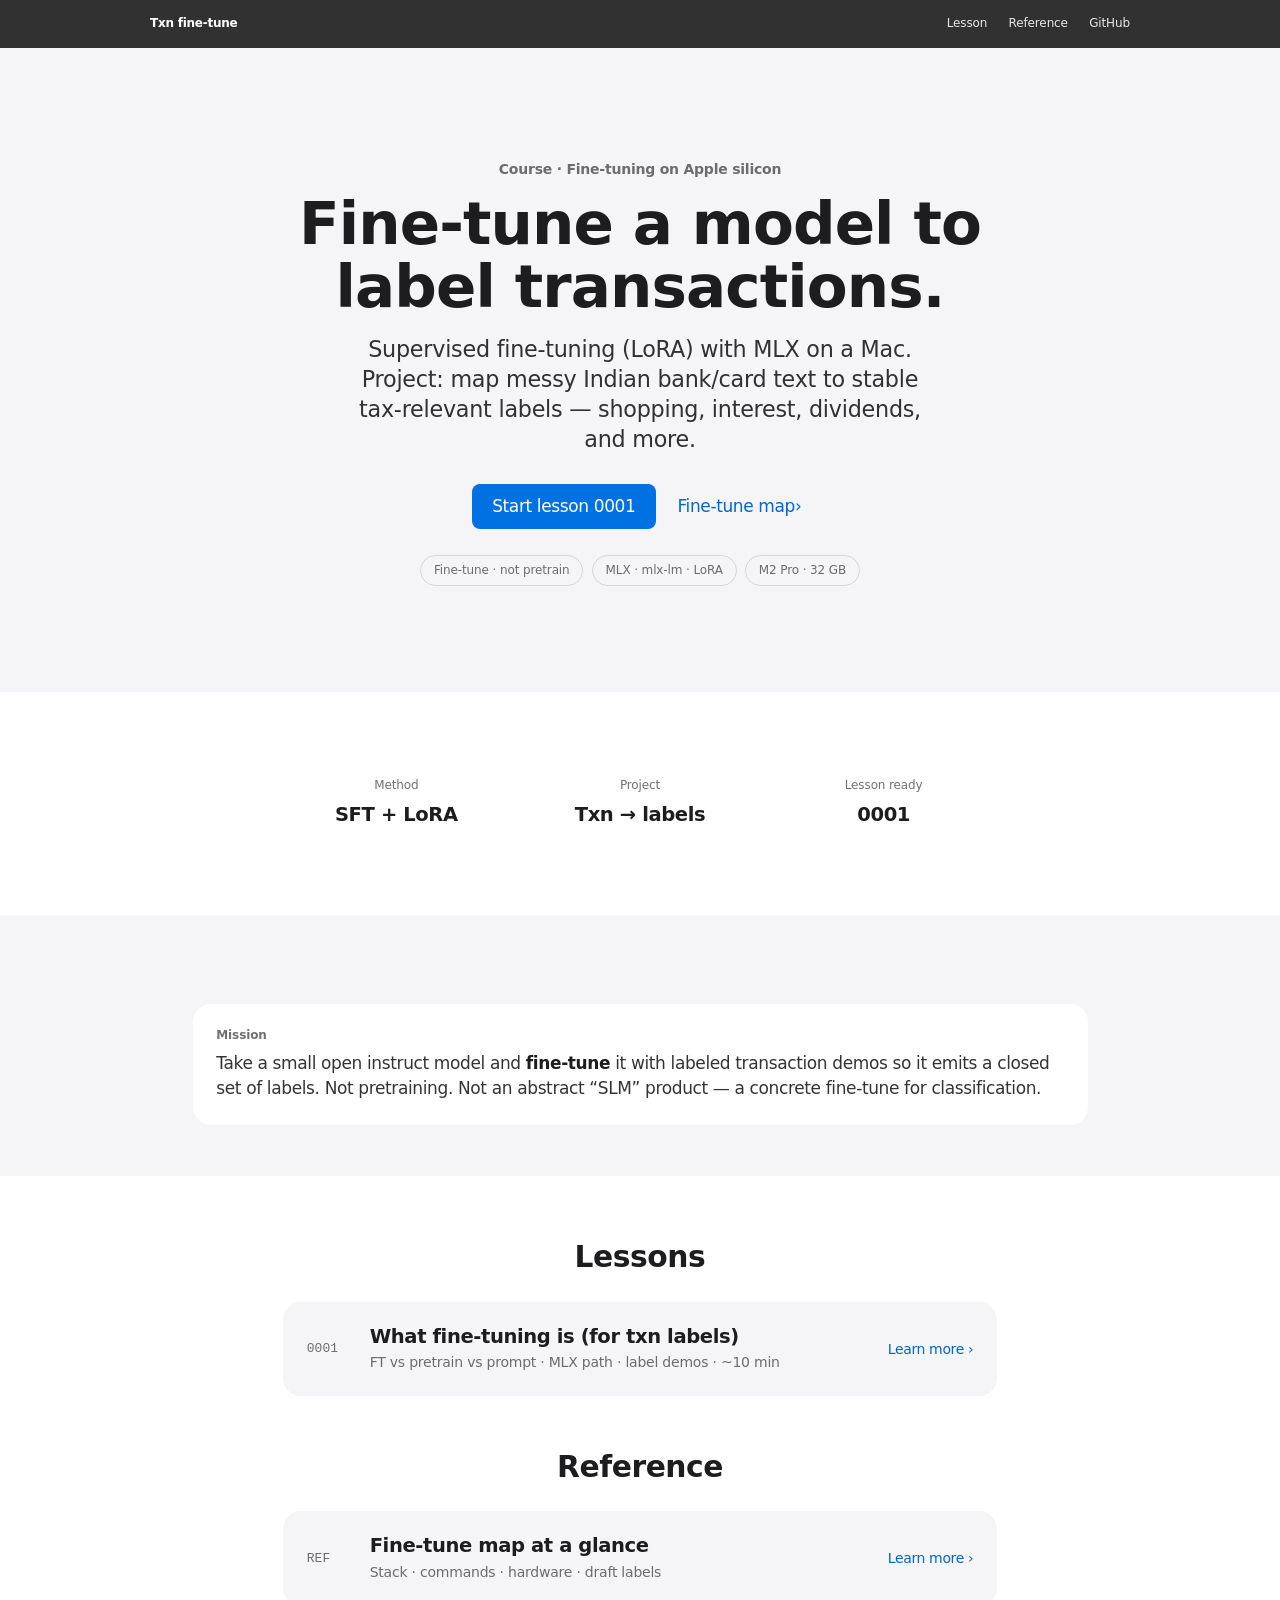
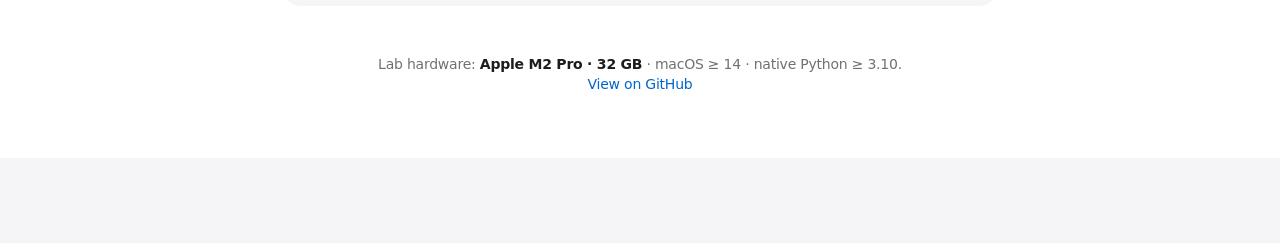
==== commit 64ae3402: "Rebrand: fine-tune for txn labels (drop SLM framing)" ====
--- a/index.html
+++ b/index.html
@@ -4,18 +4,18 @@
   <meta charset="utf-8" />
   <meta name="viewport" content="width=device-width, initial-scale=1" />
   <meta name="color-scheme" content="light dark" />
-  <title>MLX SLM Course</title>
-  <meta name="description" content="Self-contained course: small language models on Apple silicon with MLX. Project: classify Indian transaction text into tax-relevant labels." />
+  <title>Fine-tune on MLX · Transaction labels</title>
+  <meta name="description" content="Fine-tune open models on Apple silicon with MLX so Indian transaction text maps to tax-relevant labels." />
   <link rel="stylesheet" href="assets/lesson.css" />
 </head>
 <body>
   <nav class="topnav" aria-label="Course">
     <div class="topnav-inner">
-      <a class="brand" href="index.html">MLX SLM</a>
+      <a class="brand" href="index.html">Txn fine-tune</a>
       <div style="display:flex;gap:1.25rem;align-items:center">
-        <a href="lessons/0001-the-map-slm-mlx-tax-labels.html">Lesson</a>
-        <a href="reference/mlx-slm-map.html">Reference</a>
-        <a href="https://github.com/prayanks/mlx-slm-course">GitHub</a>
+        <a href="lessons/0001-what-is-finetuning-for-txn-labels.html">Lesson</a>
+        <a href="reference/finetune-map.html">Reference</a>
+        <a href="https://github.com/prayanks/mlx-txn-finetune">GitHub</a>
       </div>
     </div>
   </nav>
@@ -23,20 +23,20 @@
   <div class="page shell">
     <div class="page-inner">
       <header class="course-header">
-        <p class="eyebrow">Course · Apple silicon</p>
-        <h1>Small language models on MLX.</h1>
+        <p class="eyebrow">Course · Fine-tuning on Apple silicon</p>
+        <h1>Fine-tune a model to label transactions.</h1>
         <p class="lede">
-          Learn SLMs deeply on a Mac. Specialize a tiny open instruct model with LoRA —
-          using Indian transaction text → tax-relevant labels as the project.
+          Supervised fine-tuning (LoRA) with MLX on a Mac. Project: map messy Indian bank/card text
+          to stable tax-relevant labels — shopping, interest, dividends, and more.
         </p>
         <div class="cta-row">
-          <a class="btn btn-primary" href="lessons/0001-the-map-slm-mlx-tax-labels.html">Start lesson 0001</a>
-          <a class="btn btn-ghost" href="reference/mlx-slm-map.html">Map at a glance</a>
+          <a class="btn btn-primary" href="lessons/0001-what-is-finetuning-for-txn-labels.html">Start lesson 0001</a>
+          <a class="btn btn-ghost" href="reference/finetune-map.html">Fine-tune map</a>
         </div>
         <div class="chip-row">
+          <span class="chip">Fine-tune · not pretrain</span>
           <span class="chip">MLX · mlx-lm · LoRA</span>
           <span class="chip">M2 Pro · 32&nbsp;GB</span>
-          <span class="chip">Fine-tune, not pretrain</span>
         </div>
       </header>
     </div>
@@ -45,16 +45,16 @@
       <div class="inner">
         <div class="stat-grid">
           <div class="stat">
-            <div class="k">Lessons ready</div>
-            <div class="v">0001</div>
-          </div>
-          <div class="stat">
-            <div class="k">Next up</div>
-            <div class="v">Setup + generate</div>
+            <div class="k">Method</div>
+            <div class="v">SFT + LoRA</div>
           </div>
           <div class="stat">
             <div class="k">Project</div>
             <div class="v">Txn → labels</div>
+          </div>
+          <div class="stat">
+            <div class="k">Lesson ready</div>
+            <div class="v">0001</div>
           </div>
         </div>
       </div>
@@ -64,9 +64,8 @@
       <div class="win">
         <div class="label">Mission</div>
         <p>
-          Specialize a small open instruct model with LoRA via <code>mlx-lm</code> — not pretrain from scratch.
-          Tax labels force messy real text, a closed schema, and honest metrics.
-          Supervised fine-tuning is taught here; no other course required.
+          Take a small open instruct model and <strong>fine-tune</strong> it with labeled transaction demos so it emits
+          a closed set of labels. Not pretraining. Not an abstract “SLM” product — a concrete fine-tune for classification.
         </p>
       </div>
     </div>
@@ -76,11 +75,11 @@
         <h2>Lessons</h2>
         <ul class="lesson-list">
           <li>
-            <a class="lesson-card" href="lessons/0001-the-map-slm-mlx-tax-labels.html">
+            <a class="lesson-card" href="lessons/0001-what-is-finetuning-for-txn-labels.html">
               <span class="n">0001</span>
               <span>
-                <div class="title">The map: SLM + MLX + tax labels</div>
-                <div class="meta">Build path · stack · classification as demos · ~10 min</div>
+                <div class="title">What fine-tuning is (for txn labels)</div>
+                <div class="meta">FT vs pretrain vs prompt · MLX path · label demos · ~10 min</div>
               </span>
               <span class="go">Learn more</span>
             </a>
@@ -90,10 +89,10 @@
         <h2 style="margin-top: 2.75rem">Reference</h2>
         <ul class="lesson-list">
           <li>
-            <a class="lesson-card" href="reference/mlx-slm-map.html">
+            <a class="lesson-card" href="reference/finetune-map.html">
               <span class="n">REF</span>
               <span>
-                <div class="title">Map at a glance</div>
+                <div class="title">Fine-tune map at a glance</div>
                 <div class="meta">Stack · commands · hardware · draft labels</div>
               </span>
               <span class="go">Learn more</span>
@@ -103,7 +102,7 @@
 
         <p class="foot-note">
           Lab hardware: <strong>Apple M2 Pro · 32&nbsp;GB</strong> · macOS ≥ 14 · native Python ≥ 3.10.<br />
-          <a href="https://github.com/prayanks/mlx-slm-course">View on GitHub</a>
+          <a href="https://github.com/prayanks/mlx-txn-finetune">View on GitHub</a>
         </p>
       </div>
     </section>
